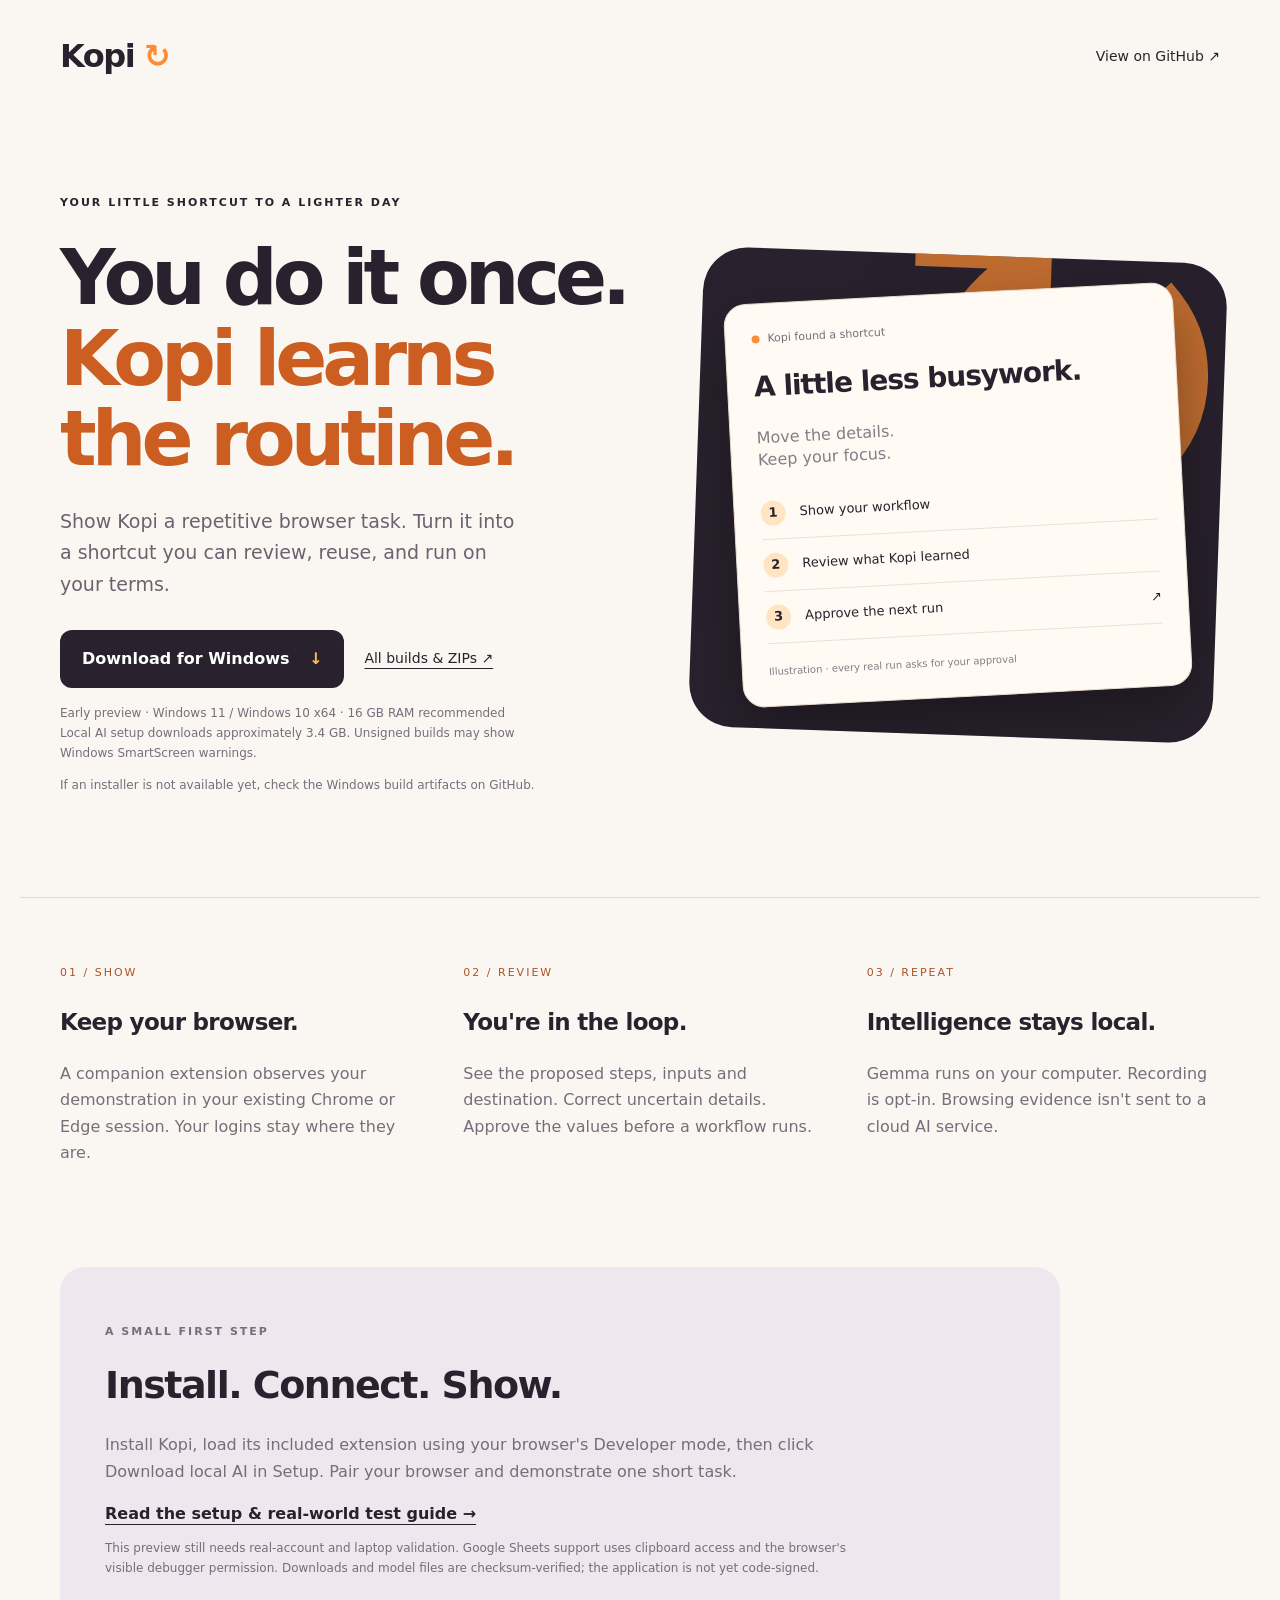
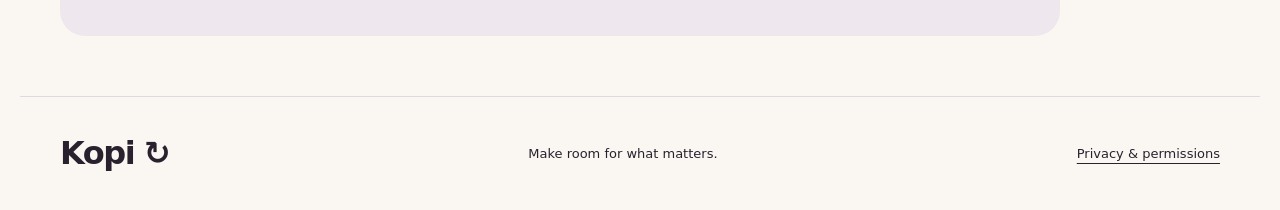
==== site/index.html @ beb09f66 "Implement Kopi local workflow discovery desktop app, browser companion and Windows delivery" ====
<!doctype html><html lang="en"><head><meta charset="utf-8"><meta name="viewport" content="width=device-width,initial-scale=1"><title>Kopi — Teach once. Do more.</title><meta name="description" content="Teach Kopi a browser task by showing it once. Local AI, your existing browser, and approval before every run."><link rel="stylesheet" href="style.css"></head><body><header><a class="brand" href="#">Kopi <span>↻</span></a><a href="https://github.com/MLouchini/Kopi">View on GitHub ↗</a></header><main><section class="hero"><div><p class="eyebrow">YOUR LITTLE SHORTCUT TO A LIGHTER DAY</p><h1>You do it once.<br><em>Kopi learns<br>the routine.</em></h1><p class="intro">Show Kopi a repetitive browser task. Turn it into a shortcut you can review, reuse, and run on your terms.</p><div class="buttons"><a class="button" href="https://github.com/MLouchini/Kopi/releases/latest/download/Kopi-Setup.exe">Download for Windows <span>↓</span></a><a class="secondary" href="https://github.com/MLouchini/Kopi/releases">All builds &amp; ZIPs ↗</a></div><p class="fine">Early preview · Windows 11 / Windows 10 x64 · 16 GB RAM recommended<br>Local AI setup downloads approximately 3.4 GB. Unsigned builds may show Windows SmartScreen warnings.</p><p id="availability" class="fine" aria-live="polite">If an installer is not available yet, check the Windows build artifacts on GitHub.</p></div><div class="demo" aria-label="Illustration of an approved workflow"><div class="orbit">↻</div><div class="mock"><div class="mock-top"><span class="dot"></span> Kopi found a shortcut</div><h2>A little less busywork.</h2><p>Move the details.<br>Keep your focus.</p><div class="step"><b>1</b> Show your workflow</div><div class="step"><b>2</b> Review what Kopi learned</div><div class="step"><b>3</b> Approve the next run <span>↗</span></div><small>Illustration · every real run asks for your approval</small></div></div></section><section class="features"><article><span>01 / SHOW</span><h2>Keep your browser.</h2><p>A companion extension observes your demonstration in your existing Chrome or Edge session. Your logins stay where they are.</p></article><article><span>02 / REVIEW</span><h2>You're in the loop.</h2><p>See the proposed steps, inputs and destination. Correct uncertain details. Approve the values before a workflow runs.</p></article><article><span>03 / REPEAT</span><h2>Intelligence stays local.</h2><p>Gemma runs on your computer. Recording is opt-in. Browsing evidence isn't sent to a cloud AI service.</p></article></section><section class="setup"><p class="eyebrow">A SMALL FIRST STEP</p><h2>Install. Connect. Show.</h2><p>Install Kopi, load its included extension using your browser's Developer mode, then click Download local AI in Setup. Pair your browser and demonstrate one short task.</p><a href="https://github.com/MLouchini/Kopi/blob/main/docs/first-run.md">Read the setup &amp; real-world test guide →</a><p class="fine">This preview still needs real-account and laptop validation. Google Sheets support uses clipboard access and the browser's visible debugger permission. Downloads and model files are checksum-verified; the application is not yet code-signed.</p></section></main><footer><a class="brand" href="#">Kopi ↻</a><p>Make room for what matters.</p><a href="https://github.com/MLouchini/Kopi/blob/main/docs/privacy.md">Privacy &amp; permissions</a></footer></body></html>
---- site/style.css ----
:root{--ink:#29222e;--paper:#faf7f2;--orange:#ff8c32;--gold:#ffbd55}*{box-sizing:border-box}html{scroll-behavior:smooth}body{margin:0;background:var(--paper);color:var(--ink);font:16px/1.65 system-ui,-apple-system,'Segoe UI',sans-serif}a{color:inherit;text-underline-offset:5px}header,footer{max-width:1240px;margin:auto;padding:30px 40px;display:flex;justify-content:space-between;align-items:center}header>a:last-child{text-decoration:none;font-size:14px}.brand{font-size:32px;font-weight:850;text-decoration:none;letter-spacing:-1.5px}.brand span{color:var(--orange)}main{max-width:1240px;margin:auto}.hero{display:grid;grid-template-columns:1.1fr 1fr;gap:60px;padding:70px 40px 90px;align-items:center}.eyebrow{font-size:11px;letter-spacing:2px;font-weight:750}h1{font-size:clamp(48px,6vw,82px);line-height:1.05;letter-spacing:-5px;font-weight:750;margin:26px 0}h1 em{font-style:normal;color:#cb5e20}.intro{font-size:19px;max-width:460px;color:#6d6170}.buttons{display:flex;flex-wrap:wrap;align-items:center;gap:20px;margin:30px 0 16px}.button{background:var(--ink);color:white;padding:16px 22px;border-radius:12px;text-decoration:none;font-weight:650}.button span{color:var(--gold);margin-left:14px}.button:hover{background:#48334c}.secondary{font-size:14px}.fine{font-size:12px;color:#796c7b;max-width:510px}.demo{position:relative;min-height:480px;background:var(--ink);border-radius:44px;display:grid;place-items:center;overflow:hidden;transform:rotate(2deg)}.orbit{font-size:450px;line-height:1;position:absolute;color:var(--orange);opacity:.7;top:-100px;right:-30px}.mock{position:relative;transform:rotate(-5deg);width:86%;padding:26px;background:#fffaf3;border:1px solid #eadccf;border-radius:22px;box-shadow:0 25px 60px #0005}.mock-top{font-size:11px;color:#7c6b78;display:flex;align-items:center;gap:8px}.dot{width:8px;height:8px;background:var(--orange);border-radius:50%}.mock h2{font-size:28px;line-height:1.15;letter-spacing:-1px}.mock>p{color:#897b87;line-height:1.4}.step{padding:13px 0;border-bottom:1px solid #e9e0da;font-size:13px;display:flex;gap:14px;align-items:center}.step b{border-radius:50%;background:#ffe5c3;display:grid;place-items:center;width:25px;height:25px}.step span{margin-left:auto}.mock small{display:block;font-size:10px;margin-top:20px;color:#897b87}.features{border-top:1px solid #e2d9e0;display:grid;grid-template-columns:repeat(3,1fr);gap:50px;padding:60px 40px}.features span{font-size:11px;letter-spacing:2px;color:#ad5429}.features h2{font-size:23px;letter-spacing:-.7px}.features p,.setup>p{color:#796c7b}.setup{margin:25px 40px 60px;border-radius:25px;background:#eee7ed;padding:45px;max-width:1000px}.setup h2{font-size:38px;letter-spacing:-1.5px;margin:12px 0}.setup>p{max-width:750px}.setup a{font-weight:650}footer{border-top:1px solid #e2d9e0;font-size:13px}a:focus-visible{outline:3px solid var(--orange);outline-offset:6px}@media(max-width:850px){.hero{grid-template-columns:1fr;padding:30px 24px;gap:30px}h1{letter-spacing:-3px}.demo{min-height:420px;max-width:500px}.features{grid-template-columns:1fr;padding:40px 24px;gap:15px}.setup{margin:20px;padding:28px}header,footer{padding:24px;gap:20px}footer{flex-wrap:wrap}footer p{display:none}}@media(prefers-reduced-motion:reduce){html{scroll-behavior:auto}}
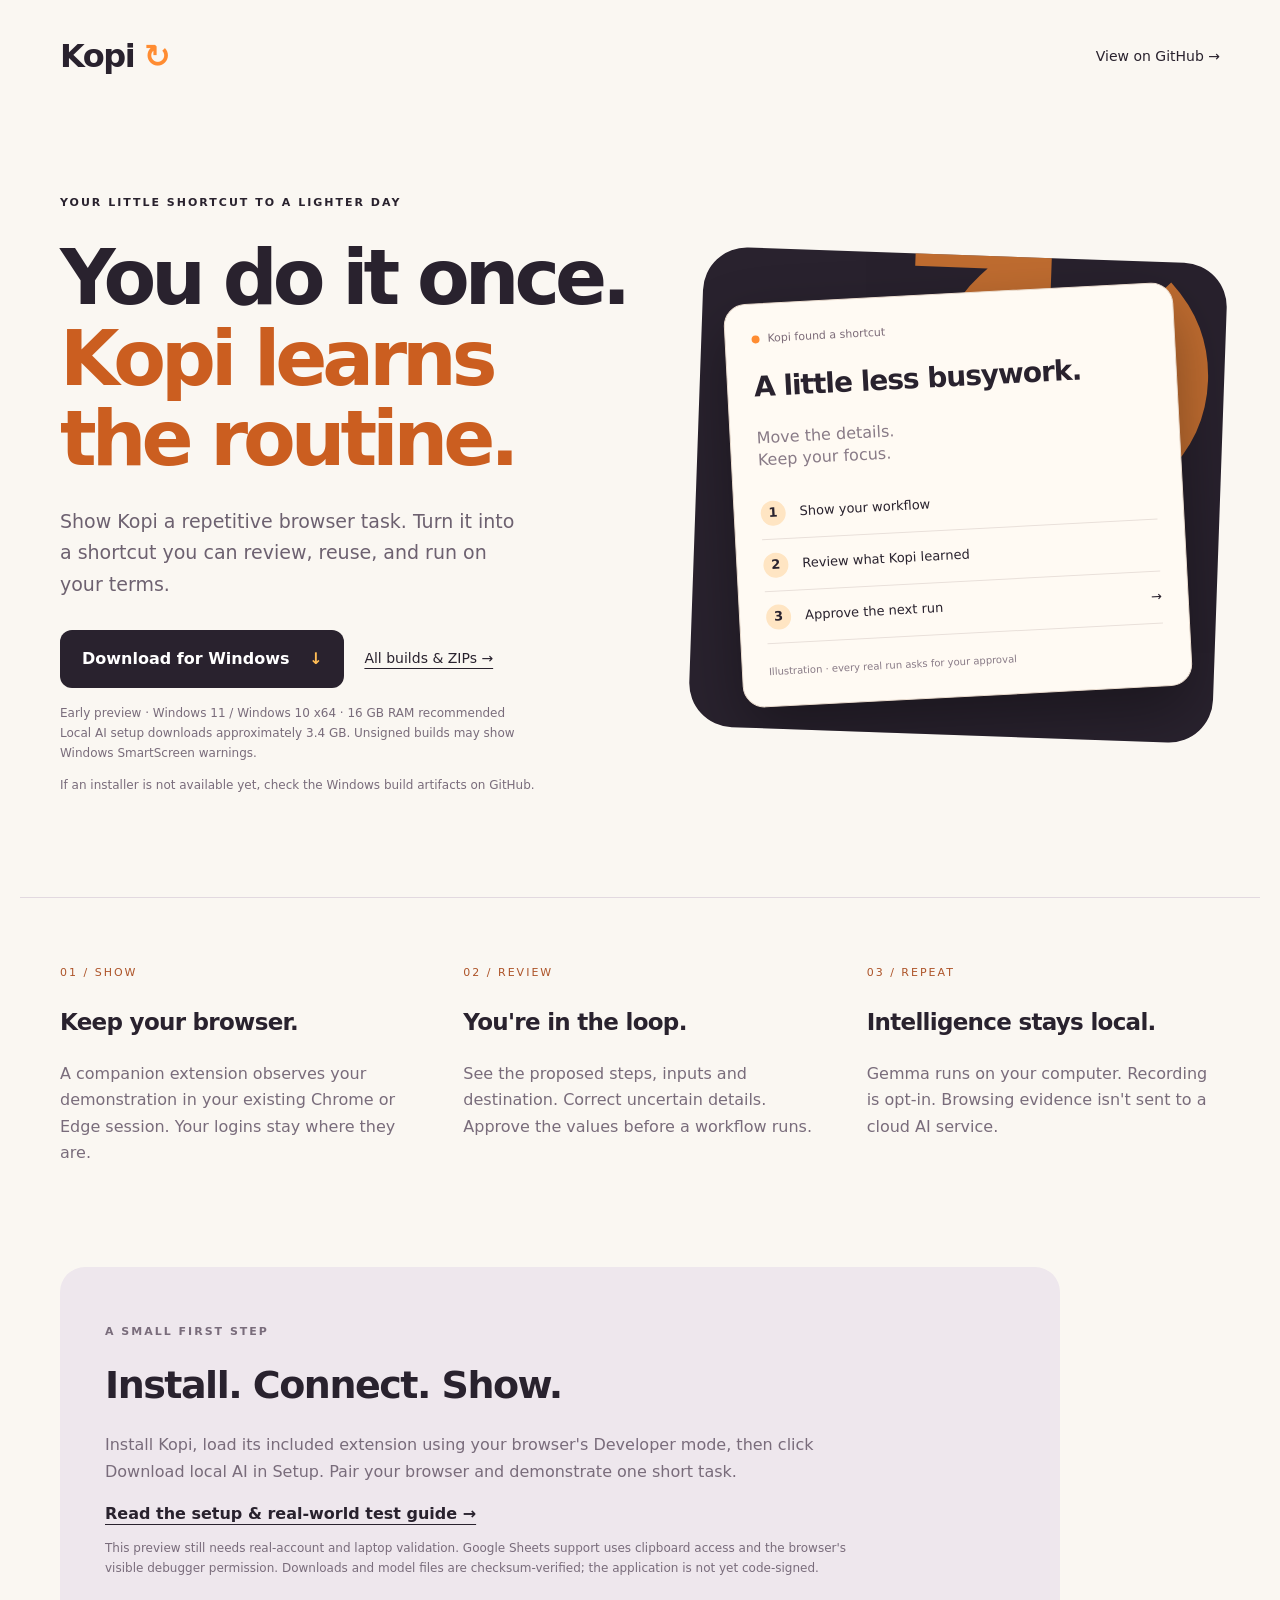
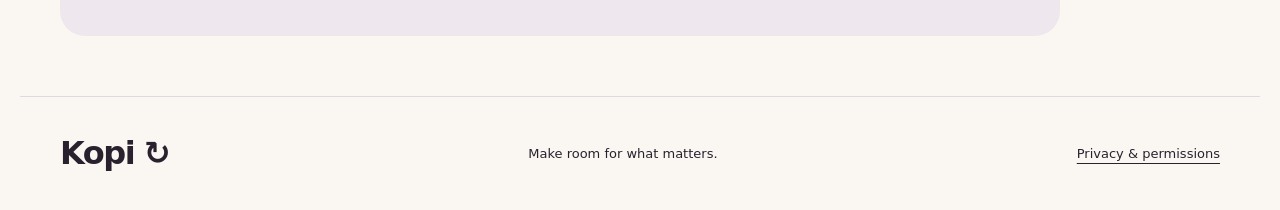
==== commit 55bf6e7a: "Constrain Gemma discovery using observed adapters and validate unseen source extraction" ====
--- a/site/index.html
+++ b/site/index.html
@@ -1 +1 @@
-<!doctype html><html lang="en"><head><meta charset="utf-8"><meta name="viewport" content="width=device-width,initial-scale=1"><title>Kopi — Teach once. Do more.</title><meta name="description" content="Teach Kopi a browser task by showing it once. Local AI, your existing browser, and approval before every run."><link rel="stylesheet" href="style.css"></head><body><header><a class="brand" href="#">Kopi <span>↻</span></a><a href="https://github.com/MLouchini/Kopi">View on GitHub ↗</a></header><main><section class="hero"><div><p class="eyebrow">YOUR LITTLE SHORTCUT TO A LIGHTER DAY</p><h1>You do it once.<br><em>Kopi learns<br>the routine.</em></h1><p class="intro">Show Kopi a repetitive browser task. Turn it into a shortcut you can review, reuse, and run on your terms.</p><div class="buttons"><a class="button" href="https://github.com/MLouchini/Kopi/releases/latest/download/Kopi-Setup.exe">Download for Windows <span>↓</span></a><a class="secondary" href="https://github.com/MLouchini/Kopi/releases">All builds &amp; ZIPs ↗</a></div><p class="fine">Early preview · Windows 11 / Windows 10 x64 · 16 GB RAM recommended<br>Local AI setup downloads approximately 3.4 GB. Unsigned builds may show Windows SmartScreen warnings.</p><p id="availability" class="fine" aria-live="polite">If an installer is not available yet, check the Windows build artifacts on GitHub.</p></div><div class="demo" aria-label="Illustration of an approved workflow"><div class="orbit">↻</div><div class="mock"><div class="mock-top"><span class="dot"></span> Kopi found a shortcut</div><h2>A little less busywork.</h2><p>Move the details.<br>Keep your focus.</p><div class="step"><b>1</b> Show your workflow</div><div class="step"><b>2</b> Review what Kopi learned</div><div class="step"><b>3</b> Approve the next run <span>↗</span></div><small>Illustration · every real run asks for your approval</small></div></div></section><section class="features"><article><span>01 / SHOW</span><h2>Keep your browser.</h2><p>A companion extension observes your demonstration in your existing Chrome or Edge session. Your logins stay where they are.</p></article><article><span>02 / REVIEW</span><h2>You're in the loop.</h2><p>See the proposed steps, inputs and destination. Correct uncertain details. Approve the values before a workflow runs.</p></article><article><span>03 / REPEAT</span><h2>Intelligence stays local.</h2><p>Gemma runs on your computer. Recording is opt-in. Browsing evidence isn't sent to a cloud AI service.</p></article></section><section class="setup"><p class="eyebrow">A SMALL FIRST STEP</p><h2>Install. Connect. Show.</h2><p>Install Kopi, load its included extension using your browser's Developer mode, then click Download local AI in Setup. Pair your browser and demonstrate one short task.</p><a href="https://github.com/MLouchini/Kopi/blob/main/docs/first-run.md">Read the setup &amp; real-world test guide →</a><p class="fine">This preview still needs real-account and laptop validation. Google Sheets support uses clipboard access and the browser's visible debugger permission. Downloads and model files are checksum-verified; the application is not yet code-signed.</p></section></main><footer><a class="brand" href="#">Kopi ↻</a><p>Make room for what matters.</p><a href="https://github.com/MLouchini/Kopi/blob/main/docs/privacy.md">Privacy &amp; permissions</a></footer></body></html>
+<!doctype html><html lang="en"><head><meta charset="utf-8"><meta name="viewport" content="width=device-width,initial-scale=1"><title>Kopi — Teach once. Do more.</title><meta name="description" content="Teach Kopi a browser task by showing it once. Local AI, your existing browser, and approval before every run."><link rel="stylesheet" href="style.css"></head><body><header><a class="brand" href="#">Kopi <span>↻</span></a><a href="https://github.com/MLouchini/Kopi">View on GitHub →</a></header><main><section class="hero"><div><p class="eyebrow">YOUR LITTLE SHORTCUT TO A LIGHTER DAY</p><h1>You do it once.<br><em>Kopi learns<br>the routine.</em></h1><p class="intro">Show Kopi a repetitive browser task. Turn it into a shortcut you can review, reuse, and run on your terms.</p><div class="buttons"><a class="button" href="https://github.com/MLouchini/Kopi/releases/latest/download/Kopi-Setup.exe">Download for Windows <span>↓</span></a><a class="secondary" href="https://github.com/MLouchini/Kopi/releases">All builds &amp; ZIPs →</a></div><p class="fine">Early preview · Windows 11 / Windows 10 x64 · 16 GB RAM recommended<br>Local AI setup downloads approximately 3.4 GB. Unsigned builds may show Windows SmartScreen warnings.</p><p id="availability" class="fine" aria-live="polite">If an installer is not available yet, check the Windows build artifacts on GitHub.</p></div><div class="demo" aria-label="Illustration of an approved workflow"><div class="orbit">↻</div><div class="mock"><div class="mock-top"><span class="dot"></span> Kopi found a shortcut</div><h2>A little less busywork.</h2><p>Move the details.<br>Keep your focus.</p><div class="step"><b>1</b> Show your workflow</div><div class="step"><b>2</b> Review what Kopi learned</div><div class="step"><b>3</b> Approve the next run <span>→</span></div><small>Illustration · every real run asks for your approval</small></div></div></section><section class="features"><article><span>01 / SHOW</span><h2>Keep your browser.</h2><p>A companion extension observes your demonstration in your existing Chrome or Edge session. Your logins stay where they are.</p></article><article><span>02 / REVIEW</span><h2>You're in the loop.</h2><p>See the proposed steps, inputs and destination. Correct uncertain details. Approve the values before a workflow runs.</p></article><article><span>03 / REPEAT</span><h2>Intelligence stays local.</h2><p>Gemma runs on your computer. Recording is opt-in. Browsing evidence isn't sent to a cloud AI service.</p></article></section><section class="setup"><p class="eyebrow">A SMALL FIRST STEP</p><h2>Install. Connect. Show.</h2><p>Install Kopi, load its included extension using your browser's Developer mode, then click Download local AI in Setup. Pair your browser and demonstrate one short task.</p><a href="https://github.com/MLouchini/Kopi/blob/main/docs/first-run.md">Read the setup &amp; real-world test guide →</a><p class="fine">This preview still needs real-account and laptop validation. Google Sheets support uses clipboard access and the browser's visible debugger permission. Downloads and model files are checksum-verified; the application is not yet code-signed.</p></section></main><footer><a class="brand" href="#">Kopi ↻</a><p>Make room for what matters.</p><a href="https://github.com/MLouchini/Kopi/blob/main/docs/privacy.md">Privacy &amp; permissions</a></footer></body></html>
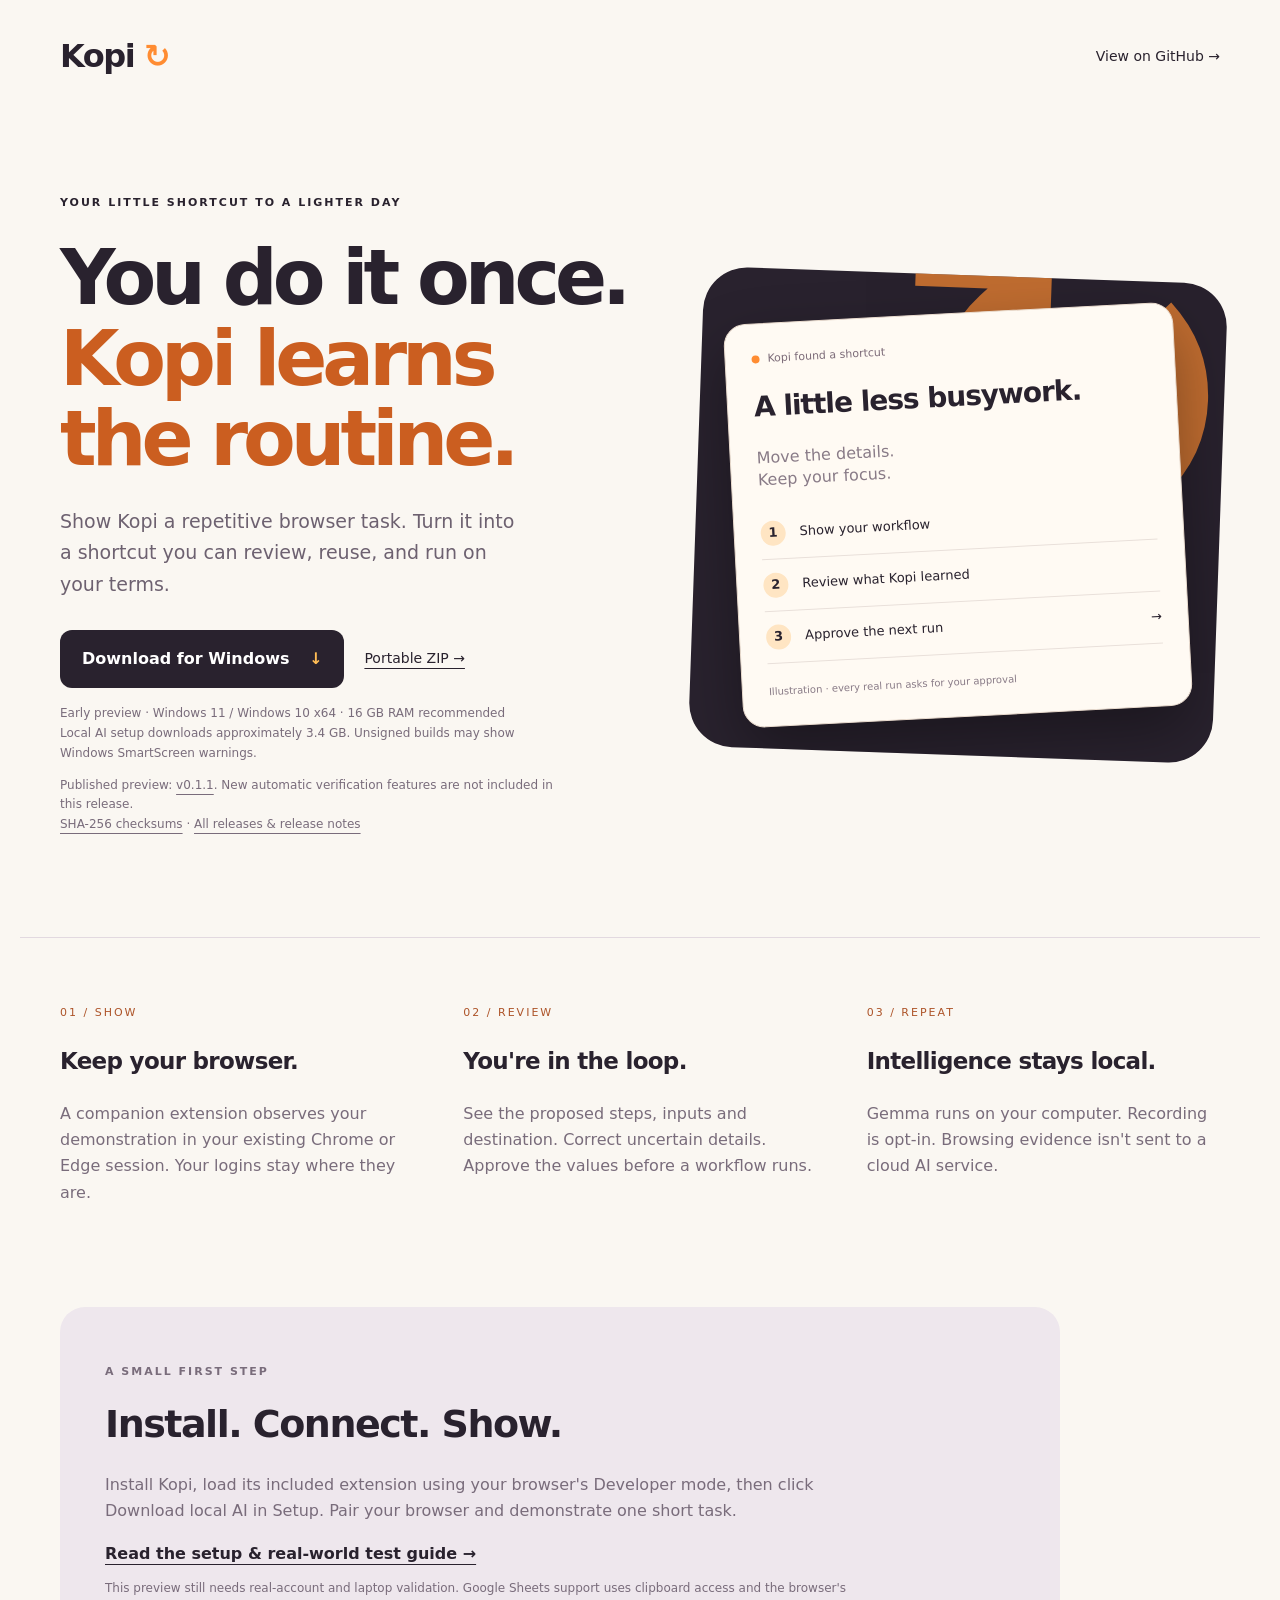
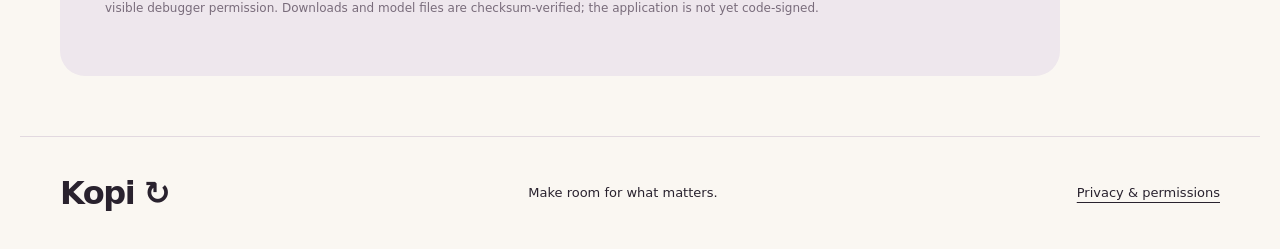
==== commit 66816815: "Expose verified public downloads and clarify preview release" ====
--- a/site/index.html
+++ b/site/index.html
@@ -1 +1 @@
-<!doctype html><html lang="en"><head><meta charset="utf-8"><meta name="viewport" content="width=device-width,initial-scale=1"><title>Kopi — Teach once. Do more.</title><meta name="description" content="Teach Kopi a browser task by showing it once. Local AI, your existing browser, and approval before every run."><link rel="stylesheet" href="style.css"></head><body><header><a class="brand" href="#">Kopi <span>↻</span></a><a href="https://github.com/MLouchini/Kopi">View on GitHub →</a></header><main><section class="hero"><div><p class="eyebrow">YOUR LITTLE SHORTCUT TO A LIGHTER DAY</p><h1>You do it once.<br><em>Kopi learns<br>the routine.</em></h1><p class="intro">Show Kopi a repetitive browser task. Turn it into a shortcut you can review, reuse, and run on your terms.</p><div class="buttons"><a class="button" href="https://github.com/MLouchini/Kopi/releases/latest/download/Kopi-Setup.exe">Download for Windows <span>↓</span></a><a class="secondary" href="https://github.com/MLouchini/Kopi/releases">All builds &amp; ZIPs →</a></div><p class="fine">Early preview · Windows 11 / Windows 10 x64 · 16 GB RAM recommended<br>Local AI setup downloads approximately 3.4 GB. Unsigned builds may show Windows SmartScreen warnings.</p><p id="availability" class="fine" aria-live="polite">If an installer is not available yet, check the Windows build artifacts on GitHub.</p></div><div class="demo" aria-label="Illustration of an approved workflow"><div class="orbit">↻</div><div class="mock"><div class="mock-top"><span class="dot"></span> Kopi found a shortcut</div><h2>A little less busywork.</h2><p>Move the details.<br>Keep your focus.</p><div class="step"><b>1</b> Show your workflow</div><div class="step"><b>2</b> Review what Kopi learned</div><div class="step"><b>3</b> Approve the next run <span>→</span></div><small>Illustration · every real run asks for your approval</small></div></div></section><section class="features"><article><span>01 / SHOW</span><h2>Keep your browser.</h2><p>A companion extension observes your demonstration in your existing Chrome or Edge session. Your logins stay where they are.</p></article><article><span>02 / REVIEW</span><h2>You're in the loop.</h2><p>See the proposed steps, inputs and destination. Correct uncertain details. Approve the values before a workflow runs.</p></article><article><span>03 / REPEAT</span><h2>Intelligence stays local.</h2><p>Gemma runs on your computer. Recording is opt-in. Browsing evidence isn't sent to a cloud AI service.</p></article></section><section class="setup"><p class="eyebrow">A SMALL FIRST STEP</p><h2>Install. Connect. Show.</h2><p>Install Kopi, load its included extension using your browser's Developer mode, then click Download local AI in Setup. Pair your browser and demonstrate one short task.</p><a href="https://github.com/MLouchini/Kopi/blob/main/docs/first-run.md">Read the setup &amp; real-world test guide →</a><p class="fine">This preview still needs real-account and laptop validation. Google Sheets support uses clipboard access and the browser's visible debugger permission. Downloads and model files are checksum-verified; the application is not yet code-signed.</p></section></main><footer><a class="brand" href="#">Kopi ↻</a><p>Make room for what matters.</p><a href="https://github.com/MLouchini/Kopi/blob/main/docs/privacy.md">Privacy &amp; permissions</a></footer></body></html>
+<!doctype html><html lang="en"><head><meta charset="utf-8"><meta name="viewport" content="width=device-width,initial-scale=1"><title>Kopi — Teach once. Do more.</title><meta name="description" content="Teach Kopi a browser task by showing it once. Local AI, your existing browser, and approval before every run."><link rel="stylesheet" href="style.css"></head><body><header><a class="brand" href="#">Kopi <span>↻</span></a><a href="https://github.com/MLouchini/Kopi">View on GitHub →</a></header><main><section class="hero"><div><p class="eyebrow">YOUR LITTLE SHORTCUT TO A LIGHTER DAY</p><h1>You do it once.<br><em>Kopi learns<br>the routine.</em></h1><p class="intro">Show Kopi a repetitive browser task. Turn it into a shortcut you can review, reuse, and run on your terms.</p><div class="buttons"><a class="button" href="https://github.com/MLouchini/Kopi/releases/latest/download/Kopi-Setup.exe">Download for Windows <span>↓</span></a><a class="secondary" href="https://github.com/MLouchini/Kopi/releases/latest/download/Kopi-win-x64.zip">Portable ZIP →</a></div><p class="fine">Early preview · Windows 11 / Windows 10 x64 · 16 GB RAM recommended<br>Local AI setup downloads approximately 3.4 GB. Unsigned builds may show Windows SmartScreen warnings.</p><p id="availability" class="fine">Published preview: <a href="https://github.com/MLouchini/Kopi/releases/tag/v0.1.1">v0.1.1</a>. New automatic verification features are not included in this release.<br><a href="https://github.com/MLouchini/Kopi/releases/latest/download/SHA256SUMS.txt">SHA-256 checksums</a> · <a href="https://github.com/MLouchini/Kopi/releases">All releases &amp; release notes</a></p></div><div class="demo" aria-label="Illustration of an approved workflow"><div class="orbit">↻</div><div class="mock"><div class="mock-top"><span class="dot"></span> Kopi found a shortcut</div><h2>A little less busywork.</h2><p>Move the details.<br>Keep your focus.</p><div class="step"><b>1</b> Show your workflow</div><div class="step"><b>2</b> Review what Kopi learned</div><div class="step"><b>3</b> Approve the next run <span>→</span></div><small>Illustration · every real run asks for your approval</small></div></div></section><section class="features"><article><span>01 / SHOW</span><h2>Keep your browser.</h2><p>A companion extension observes your demonstration in your existing Chrome or Edge session. Your logins stay where they are.</p></article><article><span>02 / REVIEW</span><h2>You're in the loop.</h2><p>See the proposed steps, inputs and destination. Correct uncertain details. Approve the values before a workflow runs.</p></article><article><span>03 / REPEAT</span><h2>Intelligence stays local.</h2><p>Gemma runs on your computer. Recording is opt-in. Browsing evidence isn't sent to a cloud AI service.</p></article></section><section class="setup"><p class="eyebrow">A SMALL FIRST STEP</p><h2>Install. Connect. Show.</h2><p>Install Kopi, load its included extension using your browser's Developer mode, then click Download local AI in Setup. Pair your browser and demonstrate one short task.</p><a href="https://github.com/MLouchini/Kopi/blob/main/docs/first-run.md">Read the setup &amp; real-world test guide →</a><p class="fine">This preview still needs real-account and laptop validation. Google Sheets support uses clipboard access and the browser's visible debugger permission. Downloads and model files are checksum-verified; the application is not yet code-signed.</p></section></main><footer><a class="brand" href="#">Kopi ↻</a><p>Make room for what matters.</p><a href="https://github.com/MLouchini/Kopi/blob/main/docs/privacy.md">Privacy &amp; permissions</a></footer></body></html>
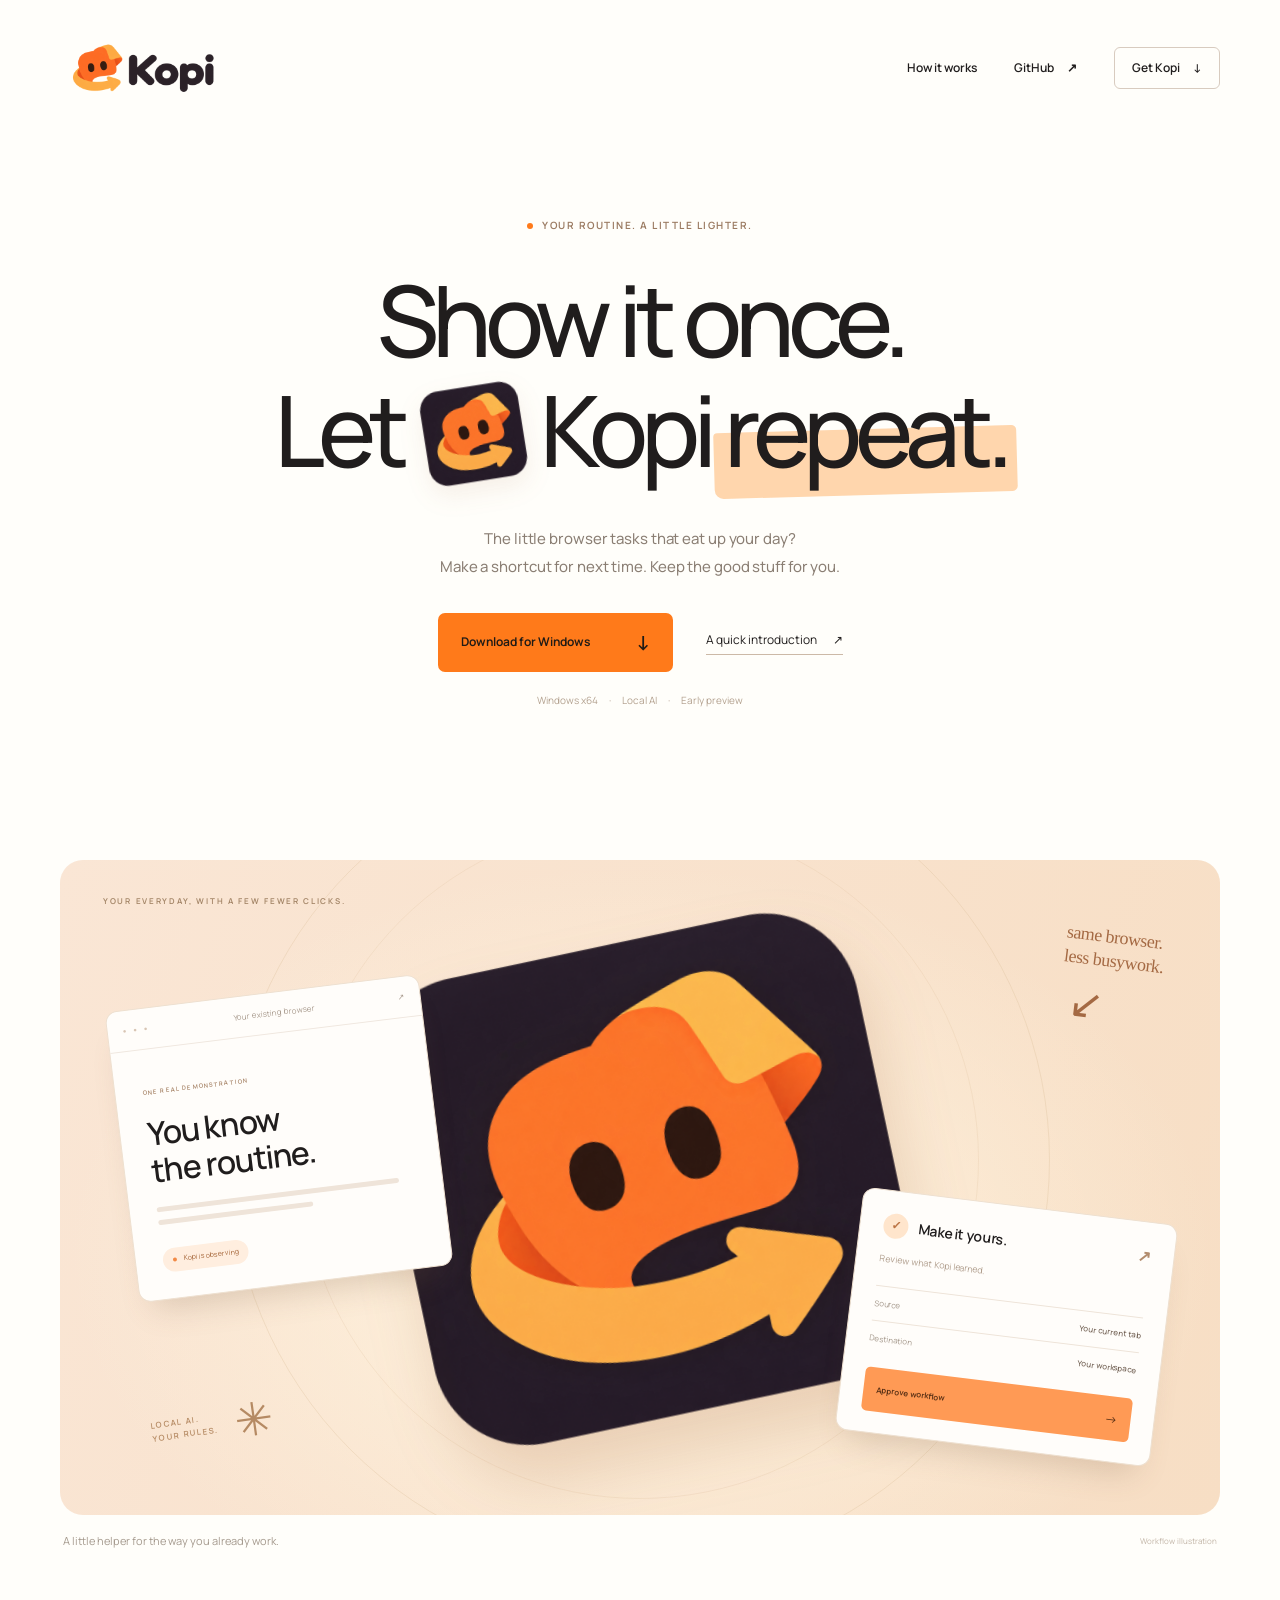
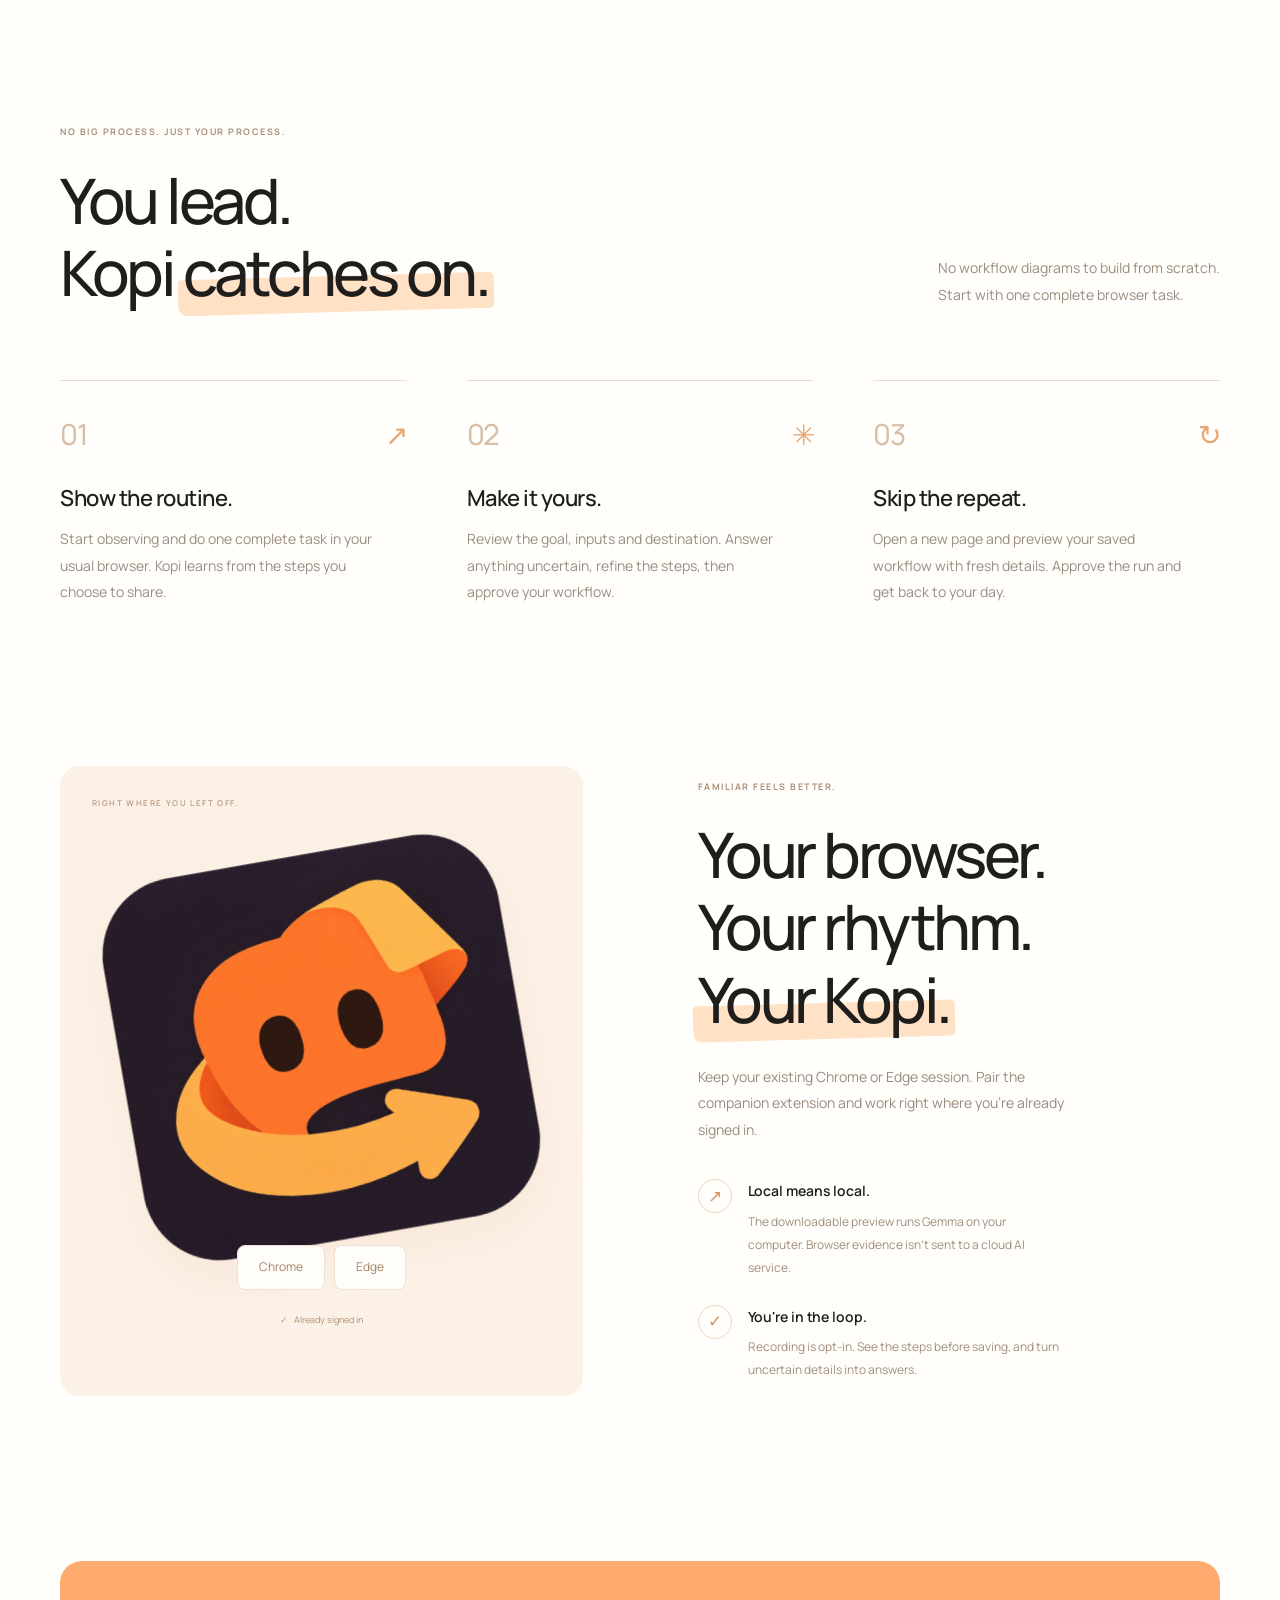
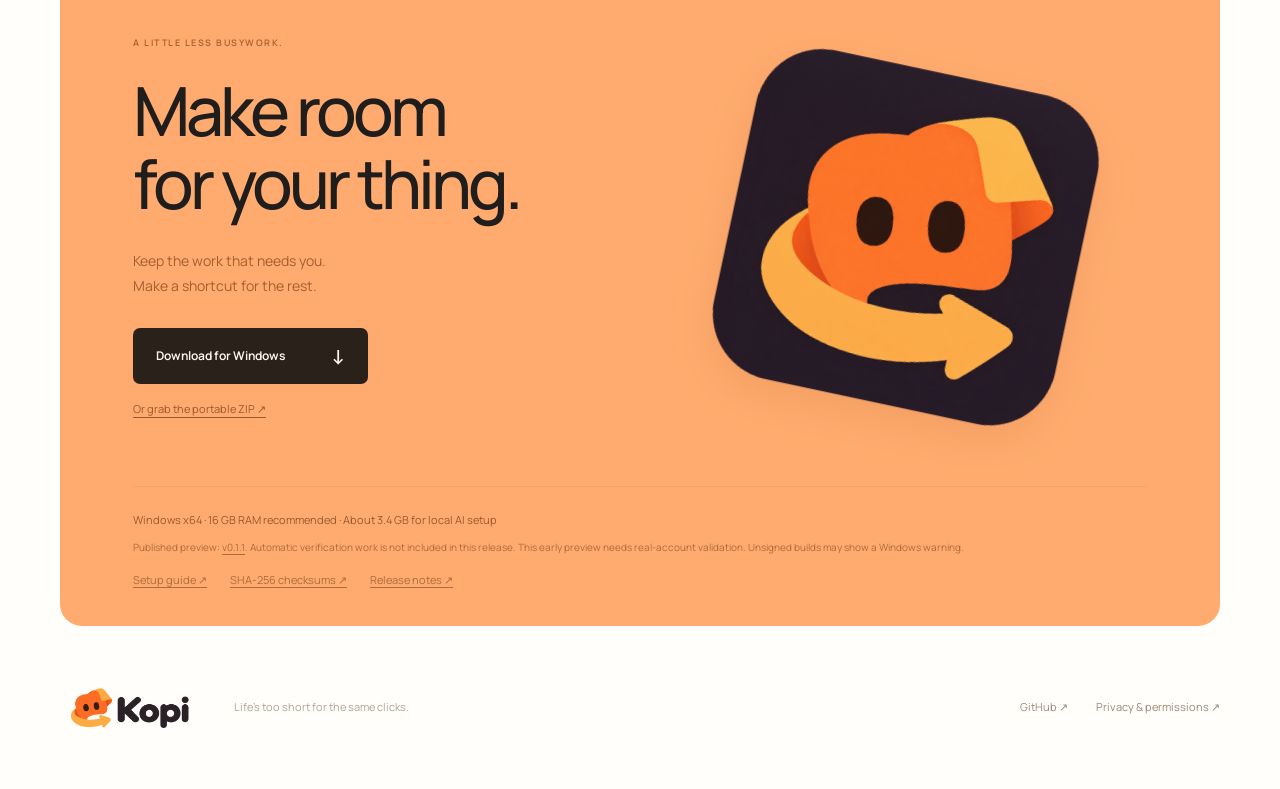
==== commit d7901df6: "Apply orange brand, simplify desktop UX and add hackathon demo" ====
--- a/site/index.html
+++ b/site/index.html
@@ -1 +1,32 @@
-<!doctype html><html lang="en"><head><meta charset="utf-8"><meta name="viewport" content="width=device-width,initial-scale=1"><title>Kopi — Teach once. Do more.</title><meta name="description" content="Teach Kopi a browser task by showing it once. Local AI, your existing browser, and approval before every run."><link rel="stylesheet" href="style.css"></head><body><header><a class="brand" href="#">Kopi <span>↻</span></a><a href="https://github.com/MLouchini/Kopi">View on GitHub →</a></header><main><section class="hero"><div><p class="eyebrow">YOUR LITTLE SHORTCUT TO A LIGHTER DAY</p><h1>You do it once.<br><em>Kopi learns<br>the routine.</em></h1><p class="intro">Show Kopi a repetitive browser task. Turn it into a shortcut you can review, reuse, and run on your terms.</p><div class="buttons"><a class="button" href="https://github.com/MLouchini/Kopi/releases/latest/download/Kopi-Setup.exe">Download for Windows <span>↓</span></a><a class="secondary" href="https://github.com/MLouchini/Kopi/releases/latest/download/Kopi-win-x64.zip">Portable ZIP →</a></div><p class="fine">Early preview · Windows 11 / Windows 10 x64 · 16 GB RAM recommended<br>Local AI setup downloads approximately 3.4 GB. Unsigned builds may show Windows SmartScreen warnings.</p><p id="availability" class="fine">Published preview: <a href="https://github.com/MLouchini/Kopi/releases/tag/v0.1.1">v0.1.1</a>. New automatic verification features are not included in this release.<br><a href="https://github.com/MLouchini/Kopi/releases/latest/download/SHA256SUMS.txt">SHA-256 checksums</a> · <a href="https://github.com/MLouchini/Kopi/releases">All releases &amp; release notes</a></p></div><div class="demo" aria-label="Illustration of an approved workflow"><div class="orbit">↻</div><div class="mock"><div class="mock-top"><span class="dot"></span> Kopi found a shortcut</div><h2>A little less busywork.</h2><p>Move the details.<br>Keep your focus.</p><div class="step"><b>1</b> Show your workflow</div><div class="step"><b>2</b> Review what Kopi learned</div><div class="step"><b>3</b> Approve the next run <span>→</span></div><small>Illustration · every real run asks for your approval</small></div></div></section><section class="features"><article><span>01 / SHOW</span><h2>Keep your browser.</h2><p>A companion extension observes your demonstration in your existing Chrome or Edge session. Your logins stay where they are.</p></article><article><span>02 / REVIEW</span><h2>You're in the loop.</h2><p>See the proposed steps, inputs and destination. Correct uncertain details. Approve the values before a workflow runs.</p></article><article><span>03 / REPEAT</span><h2>Intelligence stays local.</h2><p>Gemma runs on your computer. Recording is opt-in. Browsing evidence isn't sent to a cloud AI service.</p></article></section><section class="setup"><p class="eyebrow">A SMALL FIRST STEP</p><h2>Install. Connect. Show.</h2><p>Install Kopi, load its included extension using your browser's Developer mode, then click Download local AI in Setup. Pair your browser and demonstrate one short task.</p><a href="https://github.com/MLouchini/Kopi/blob/main/docs/first-run.md">Read the setup &amp; real-world test guide →</a><p class="fine">This preview still needs real-account and laptop validation. Google Sheets support uses clipboard access and the browser's visible debugger permission. Downloads and model files are checksum-verified; the application is not yet code-signed.</p></section></main><footer><a class="brand" href="#">Kopi ↻</a><p>Make room for what matters.</p><a href="https://github.com/MLouchini/Kopi/blob/main/docs/privacy.md">Privacy &amp; permissions</a></footer></body></html>
+<!doctype html>
+<html lang="en">
+<head>
+<meta charset="utf-8"><meta name="viewport" content="width=device-width, initial-scale=1"><meta name="theme-color" content="#FFFEFA">
+<meta name="description" content="Show Kopi a browser routine once. Make a reusable workflow with local AI, in the browser you're already signed into.">
+<title>Kopi — Show it once. Let Kopi repeat.</title>
+<link rel="icon" href="assets/kopi-logo.png"><link rel="preconnect" href="https://fonts.googleapis.com"><link rel="preconnect" href="https://fonts.gstatic.com" crossorigin><link href="https://fonts.googleapis.com/css2?family=Manrope:wght@400;500;600;700;800&display=swap" rel="stylesheet"><link rel="stylesheet" href="style.css">
+</head>
+<body>
+<a class="skip-link" href="#main">Skip to content</a>
+<header class="site-header wrap"><a class="wordmark" href="#" aria-label="Kopi home"><img src="assets/kopi-wordmark.png" alt="Kopi" width="166" height="62"></a><nav aria-label="Main navigation"><a href="#how-it-works">How it works</a><a href="https://github.com/MLouchini/Kopi">GitHub <span aria-hidden="true">↗</span></a><a class="nav-download" href="#download">Get Kopi <span aria-hidden="true">↓</span></a></nav></header>
+<main id="main">
+<section class="hero wrap" aria-labelledby="hero-title">
+<div class="hero-eyebrow"><span></span> YOUR ROUTINE. A LITTLE LIGHTER.</div>
+<h1 id="hero-title">Show it once.<br>Let <img class="inline-logo" src="assets/kopi-logo.png" alt="" width="116" height="116"> Kopi <mark>repeat.</mark></h1>
+<p class="hero-intro">The little browser tasks that eat up your day?<br>Make a shortcut for next time. Keep the good stuff for you.</p>
+<div class="hero-actions"><a class="button button-orange" href="https://github.com/MLouchini/Kopi/releases/latest/download/Kopi-Setup.exe">Download for Windows <span aria-hidden="true">↓</span></a><a class="quiet-link" href="#how-it-works">A quick introduction <span aria-hidden="true">↗</span></a></div>
+<p class="hero-footnote">Windows x64 <span>·</span> Local AI <span>·</span> Early preview</p>
+</section>
+<section class="scene-section wrap" aria-label="Illustration of a browser routine becoming a reusable workflow">
+<div class="scene"><p class="scene-label">YOUR EVERYDAY, WITH A FEW FEWER CLICKS.</p><div class="scene-orbit" aria-hidden="true"></div><img class="scene-logo" src="assets/kopi-logo.png" alt="" width="600" height="600"><div class="scene-note" aria-hidden="true">same browser.<br>less busywork.<span>↙</span></div>
+<div class="paper source-paper" aria-hidden="true"><div class="paper-top"><span class="paper-dots">● ● ●</span><span>Your existing browser</span><span>↗</span></div><div class="paper-body"><span class="paper-label">ONE REAL DEMONSTRATION</span><h2>You know<br>the routine.</h2><div class="source-line"></div><div class="source-line short"></div><span class="recording-pill"><i></i> Kopi is observing</span></div></div>
+<div class="paper workflow-paper" aria-hidden="true"><div class="workflow-heading"><span class="small-check">✓</span><span>Make it yours.</span><span>↗</span></div><p>Review what Kopi learned.</p><div class="workflow-row"><span>Source</span><b>Your current tab</b></div><div class="workflow-row"><span>Destination</span><b>Your workspace</b></div><span class="mock-approve">Approve workflow <b>→</b></span></div>
+<div class="scene-stamp" aria-hidden="true">LOCAL AI.<br>YOUR RULES.<span>✳</span></div></div><p class="scene-caption">A little helper for the way you already work.<span>Workflow illustration</span></p>
+</section>
+<section class="how-section wrap" id="how-it-works" aria-labelledby="how-title"><div class="section-heading"><p class="eyebrow">NO BIG PROCESS. JUST YOUR PROCESS.</p><h2 id="how-title">You lead.<br>Kopi <mark>catches on.</mark></h2><p>No workflow diagrams to build from scratch.<br>Start with one complete browser task.</p></div><div class="steps"><article><span class="step-number">01<span>↗</span></span><h3>Show the routine.</h3><p>Start observing and do one complete task in your usual browser. Kopi learns from the steps you choose to share.</p></article><article><span class="step-number">02<span>✳</span></span><h3>Make it yours.</h3><p>Review the goal, inputs and destination. Answer anything uncertain, refine the steps, then approve your workflow.</p></article><article><span class="step-number">03<span>↻</span></span><h3>Skip the repeat.</h3><p>Open a new page and preview your saved workflow with fresh details. Approve the run and get back to your day.</p></article></div></section>
+<section class="browser-section wrap" aria-labelledby="browser-title"><div class="browser-art" aria-hidden="true"><span class="browser-art-label">RIGHT WHERE YOU LEFT OFF.</span><img src="assets/kopi-logo.png" alt="" width="460" height="460" loading="lazy"><div class="browser-tabs"><span>Chrome</span><span>Edge</span><b>✓ &nbsp; Already signed in</b></div></div><div class="browser-copy"><p class="eyebrow">FAMILIAR FEELS BETTER.</p><h2 id="browser-title">Your browser.<br>Your rhythm.<br><mark>Your Kopi.</mark></h2><p>Keep your existing Chrome or Edge session. Pair the companion extension and work right where you're already signed in.</p><div class="promise"><span>↗</span><div><h3>Local means local.</h3><p>The downloadable preview runs Gemma on your computer. Browser evidence isn't sent to a cloud AI service.</p></div></div><div class="promise"><span>✓</span><div><h3>You're in the loop.</h3><p>Recording is opt-in. See the steps before saving, and turn uncertain details into answers.</p></div></div></div></section>
+<section class="download-section wrap" id="download" aria-labelledby="download-title"><div class="download-panel"><div><p class="eyebrow">A LITTLE LESS BUSYWORK.</p><h2 id="download-title">Make room<br>for your thing.</h2><p>Keep the work that needs you.<br>Make a shortcut for the rest.</p><a class="button button-dark" href="https://github.com/MLouchini/Kopi/releases/latest/download/Kopi-Setup.exe">Download for Windows <span aria-hidden="true">↓</span></a><a class="portable-link" href="https://github.com/MLouchini/Kopi/releases/latest/download/Kopi-win-x64.zip">Or grab the portable ZIP ↗</a></div><img src="assets/kopi-logo.png" alt="" width="400" height="400" loading="lazy"><div class="download-details"><p>Windows x64 · 16 GB RAM recommended · About 3.4 GB for local AI setup</p><p id="availability">Published preview: <a href="https://github.com/MLouchini/Kopi/releases/tag/v0.1.1">v0.1.1</a>. Automatic verification work is not included in this release. This early preview needs real-account validation. Unsigned builds may show a Windows warning.</p><div><a href="https://github.com/MLouchini/Kopi/blob/main/docs/first-run.md">Setup guide ↗</a><a href="https://github.com/MLouchini/Kopi/releases/latest/download/SHA256SUMS.txt">SHA-256 checksums ↗</a><a href="https://github.com/MLouchini/Kopi/releases">Release notes ↗</a></div></div></div></section>
+</main>
+<footer class="site-footer wrap"><a class="wordmark" href="#" aria-label="Kopi home"><img src="assets/kopi-wordmark.png" alt="Kopi" width="139" height="52" loading="lazy"></a><p>Life's too short for the same clicks.</p><div><a href="https://github.com/MLouchini/Kopi">GitHub ↗</a><a href="https://github.com/MLouchini/Kopi/blob/main/docs/privacy.md">Privacy &amp; permissions ↗</a></div></footer>
+</body>
+</html>
--- a/site/style.css
+++ b/site/style.css
@@ -1 +1,11 @@
-:root{--ink:#29222e;--paper:#faf7f2;--orange:#ff8c32;--gold:#ffbd55}*{box-sizing:border-box}html{scroll-behavior:smooth}body{margin:0;background:var(--paper);color:var(--ink);font:16px/1.65 system-ui,-apple-system,'Segoe UI',sans-serif}a{color:inherit;text-underline-offset:5px}header,footer{max-width:1240px;margin:auto;padding:30px 40px;display:flex;justify-content:space-between;align-items:center}header>a:last-child{text-decoration:none;font-size:14px}.brand{font-size:32px;font-weight:850;text-decoration:none;letter-spacing:-1.5px}.brand span{color:var(--orange)}main{max-width:1240px;margin:auto}.hero{display:grid;grid-template-columns:1.1fr 1fr;gap:60px;padding:70px 40px 90px;align-items:center}.eyebrow{font-size:11px;letter-spacing:2px;font-weight:750}h1{font-size:clamp(48px,6vw,82px);line-height:1.05;letter-spacing:-5px;font-weight:750;margin:26px 0}h1 em{font-style:normal;color:#cb5e20}.intro{font-size:19px;max-width:460px;color:#6d6170}.buttons{display:flex;flex-wrap:wrap;align-items:center;gap:20px;margin:30px 0 16px}.button{background:var(--ink);color:white;padding:16px 22px;border-radius:12px;text-decoration:none;font-weight:650}.button span{color:var(--gold);margin-left:14px}.button:hover{background:#48334c}.secondary{font-size:14px}.fine{font-size:12px;color:#796c7b;max-width:510px}.demo{position:relative;min-height:480px;background:var(--ink);border-radius:44px;display:grid;place-items:center;overflow:hidden;transform:rotate(2deg)}.orbit{font-size:450px;line-height:1;position:absolute;color:var(--orange);opacity:.7;top:-100px;right:-30px}.mock{position:relative;transform:rotate(-5deg);width:86%;padding:26px;background:#fffaf3;border:1px solid #eadccf;border-radius:22px;box-shadow:0 25px 60px #0005}.mock-top{font-size:11px;color:#7c6b78;display:flex;align-items:center;gap:8px}.dot{width:8px;height:8px;background:var(--orange);border-radius:50%}.mock h2{font-size:28px;line-height:1.15;letter-spacing:-1px}.mock>p{color:#897b87;line-height:1.4}.step{padding:13px 0;border-bottom:1px solid #e9e0da;font-size:13px;display:flex;gap:14px;align-items:center}.step b{border-radius:50%;background:#ffe5c3;display:grid;place-items:center;width:25px;height:25px}.step span{margin-left:auto}.mock small{display:block;font-size:10px;margin-top:20px;color:#897b87}.features{border-top:1px solid #e2d9e0;display:grid;grid-template-columns:repeat(3,1fr);gap:50px;padding:60px 40px}.features span{font-size:11px;letter-spacing:2px;color:#ad5429}.features h2{font-size:23px;letter-spacing:-.7px}.features p,.setup>p{color:#796c7b}.setup{margin:25px 40px 60px;border-radius:25px;background:#eee7ed;padding:45px;max-width:1000px}.setup h2{font-size:38px;letter-spacing:-1.5px;margin:12px 0}.setup>p{max-width:750px}.setup a{font-weight:650}footer{border-top:1px solid #e2d9e0;font-size:13px}a:focus-visible{outline:3px solid var(--orange);outline-offset:6px}@media(max-width:850px){.hero{grid-template-columns:1fr;padding:30px 24px;gap:30px}h1{letter-spacing:-3px}.demo{min-height:420px;max-width:500px}.features{grid-template-columns:1fr;padding:40px 24px;gap:15px}.setup{margin:20px;padding:28px}header,footer{padding:24px;gap:20px}footer{flex-wrap:wrap}footer p{display:none}}@media(prefers-reduced-motion:reduce){html{scroll-behavior:auto}}
+@charset "UTF-8";
+:root{--paper:#fffefa;--ink:#201d1d;--orange:#ff7a1a;--peach:#ffddbe;--muted:#857b72;--line:#ece5dd;--font:Manrope,"Segoe UI",Arial,sans-serif}
+*{box-sizing:border-box}html{scroll-behavior:smooth;scroll-padding-top:50px}body{margin:0;background:var(--paper);color:var(--ink);font:16px/1.7 var(--font);-webkit-font-smoothing:antialiased}main{overflow-x:clip}a{color:inherit;text-decoration:none}a:focus-visible{outline:3px solid var(--orange);outline-offset:6px}::selection{background:#ffd2ab}.wrap{width:min(1280px,calc(100% - 120px));margin-inline:auto}.skip-link{position:fixed;z-index:20;top:10px;left:10px;padding:10px 18px;background:var(--ink);color:white;transform:translateY(-160%)}.skip-link:focus{transform:translateY(0)}
+.site-header{height:136px;display:flex;align-items:center;justify-content:space-between}.wordmark{display:inline-flex;line-height:0}.wordmark img{display:block;object-fit:contain}.site-header nav{display:flex;align-items:center;gap:37px;font-size:12px;font-weight:600}.site-header nav a>span{margin-left:11px}.nav-download{padding:10px 17px;border:1px solid #d8cbbf;border-radius:6px}.nav-download:hover{background:#fff3e6}.hero{padding-top:81px;text-align:center}.hero-eyebrow{display:flex;align-items:center;justify-content:center;gap:9px;font-size:10px;font-weight:650;letter-spacing:1.5px;color:#9b7b62;margin-bottom:31px}.hero-eyebrow>span{width:6px;height:6px;border-radius:50%;background:var(--orange)}h1{font-size:clamp(72px,7.7vw,118px);font-weight:500;letter-spacing:-7px;line-height:1.12;margin:0}.inline-logo{display:inline-block;vertical-align:middle;width:113px;height:113px;margin:-15px -3px 0 1px;transform:rotate(-9deg);filter:drop-shadow(0 10px 12px #9c4d2016)}mark{position:relative;z-index:0;background:none;color:inherit;white-space:nowrap}mark:after{content:"";position:absolute;z-index:-1;inset:49% -10px 3px;background:#ffd6ad;border-radius:4px 5px 5px 9px;transform:rotate(-1.6deg)}.hero-intro{font-size:15px;font-weight:450;line-height:1.9;letter-spacing:-.1px;color:#8a7e73;margin:35px auto 31px;max-width:540px}.hero-actions{display:flex;align-items:center;justify-content:center;gap:33px}.button{display:inline-flex;align-items:center;justify-content:center;gap:46px;min-height:59px;padding:16px 23px;font-size:12px;font-weight:650;border-radius:7px;transition:background .15s,transform .15s;white-space:nowrap}.button>span{font-size:20px;line-height:1}.button:hover{transform:translateY(-2px)}.button-orange{background:var(--orange);color:#201b16}.button-orange:hover{background:#ff8b37}.quiet-link{font-size:12px;border-bottom:1px solid #ccb9a7;padding-bottom:4px}.quiet-link>span{margin-left:14px}.hero-footnote{display:flex;gap:11px;justify-content:center;margin:20px 0 0;color:#b3a18f;font-size:10px}
+.scene-section{margin-top:151px}.scene{position:relative;height:655px;border-radius:23px;overflow:hidden;background:#f7e6d3;background-image:radial-gradient(ellipse at 50% 60%,#fff4df,transparent 70%),linear-gradient(110deg,#fae6d5,#f7dec4)}.scene-label{position:absolute;z-index:3;left:43px;top:26px;font-size:8px;letter-spacing:1.7px;font-weight:650;color:#a48668}.scene-orbit{position:absolute;width:820px;height:820px;border:1px solid #d9bb9550;border-radius:50%;top:-110px;left:calc(50% - 410px)}.scene-orbit:after{content:"";position:absolute;inset:70px;border-radius:50%;border:1px solid #d9bb9538}.scene-logo{position:absolute;width:565px;height:565px;left:calc(50% - 277px);top:35px;object-fit:contain;transform:rotate(-12deg);filter:drop-shadow(5px 36px 29px #9e5f3033)}.scene-note{position:absolute;right:58px;top:65px;z-index:3;font:18px/1.35 "Segoe Print",cursive;letter-spacing:-.5px;transform:rotate(7deg);color:#a46943}.scene-note>span{display:block;font-size:42px;line-height:1;margin:12px 0 0 10px}.paper{position:absolute;z-index:3;background:#fffdfa;border:1px solid #eee0d0;border-radius:12px;box-shadow:0 22px 32px -15px #795c433d}.source-paper{width:316px;left:61px;top:132px;transform:rotate(-7deg)}.paper-top{display:flex;align-items:center;justify-content:space-between;gap:16px;border-bottom:1px solid #f0e8e0;padding:13px 15px;font-size:8px;color:#a99b8e}.paper-dots{color:#d8c5b4;letter-spacing:3px;font-size:6px}.paper-body{padding:26px 27px}.paper-label{font-size:6px;font-weight:650;letter-spacing:1.2px;color:#ac8b70}.paper-body h2{font-size:32px;line-height:1.15;letter-spacing:-1px;font-weight:550;margin:13px 0 19px}.source-line{width:94%;height:5px;border-radius:8px;background:#efe4d9;margin-top:8px}.source-line.short{width:60%}.recording-pill{display:flex;align-items:center;gap:7px;width:fit-content;margin-top:24px;padding:6px 10px;border-radius:20px;font-size:7px;background:#ffeedf;color:#a56538}.recording-pill i{width:4px;height:4px;border-radius:50%;background:#f28a46}.workflow-paper{width:317px;right:55px;bottom:66px;padding:21px 23px;transform:rotate(7deg)}.workflow-heading{display:flex;align-items:center;gap:10px;font-size:14px;letter-spacing:-.3px;font-weight:600}.workflow-heading>span:last-child{margin-left:auto;font-size:16px;color:#b28c6d}.small-check{display:grid;place-items:center;width:25px;height:25px;border-radius:50%;background:#ffe5cc;color:#bc7444;font-size:12px}.workflow-paper>p{font-size:9px;color:#b09e8d;margin:12px 0 20px}.workflow-row{display:flex;align-items:center;justify-content:space-between;border-top:1px solid #eee4d9;padding:10px 0;font-size:8px;color:#a3978a}.workflow-row b{font-weight:500;color:#726154}.mock-approve{display:flex;align-items:center;justify-content:space-between;margin-top:12px;background:#ff9a55;color:#5c3216;border-radius:5px;padding:11px 13px;font-size:8px;font-weight:650}.mock-approve b{font-size:13px;font-weight:400}.scene-stamp{position:absolute;left:91px;bottom:68px;display:flex;align-items:center;gap:17px;font-size:8px;font-weight:600;letter-spacing:1.4px;line-height:1.6;color:#b58a63;transform:rotate(-8deg)}.scene-stamp span{font-size:46px;font-weight:400;line-height:1}.scene-caption{display:flex;align-items:center;justify-content:space-between;font-size:11px;color:#a59a8e;margin:17px 3px 0}.scene-caption>span{font-size:8px;color:#c2b5a7}
+.how-section{padding-top:175px;padding-bottom:160px}.eyebrow{font-size:9px;font-weight:650;letter-spacing:1.5px;line-height:1.5;color:#a58a73;margin:0 0 25px}.section-heading{position:relative}.section-heading h2,.browser-copy h2{font-size:clamp(44px,4.9vw,71px);font-weight:500;line-height:1.15;letter-spacing:-3.5px;margin:0}.section-heading h2 mark:after,.browser-copy h2 mark:after{inset:55% -5px 3px;background:#ffe1c6}.section-heading>p:last-child{position:absolute;right:0;bottom:0;color:#9b8d80;font-size:14px;line-height:1.9;margin:0}.steps{display:grid;grid-template-columns:repeat(3,1fr);gap:60px;margin-top:72px}.steps article{border-top:1px solid #e6ddd3;padding-top:29px}.step-number{display:flex;justify-content:space-between;align-items:center;font-size:29px;font-weight:450;letter-spacing:-1.5px;color:#d6bfa9}.step-number>span{font-size:28px;color:#e4a876}.steps h3{font-size:22px;line-height:1.3;letter-spacing:-.5px;font-weight:550;margin:24px 0 14px}.steps p{font-size:14px;line-height:1.9;color:#9a8d81;max-width:320px;margin:0}
+.browser-section{display:grid;grid-template-columns:1fr 1fr;gap:115px;align-items:center;padding-bottom:165px}.browser-art{position:relative;min-height:630px;border-radius:20px;overflow:hidden;background:#fcf1e6}.browser-art-label{position:absolute;left:32px;top:30px;font-size:8px;letter-spacing:1.4px;color:#b89a80;font-weight:600}.browser-art>img{position:absolute;left:50%;top:50px;transform:translateX(-50%) rotate(-10deg);width:460px;height:460px;object-fit:contain;filter:drop-shadow(0 20px 20px #d2915b18)}.browser-tabs{position:absolute;bottom:69px;left:33px;right:33px;display:flex;gap:9px;justify-content:center;align-items:center;flex-wrap:wrap}.browser-tabs>span{background:#fffdfa;border:1px solid #eee1d3;border-radius:8px;padding:11px 21px;font-size:12px;color:#a58266}.browser-tabs>b{width:100%;text-align:center;font-size:9px;font-weight:500;color:#bb9e84;margin-top:13px}.browser-copy>p:not(.eyebrow){font-size:14px;line-height:1.9;color:#9a8b7e;max-width:370px;margin:29px 0 36px}.promise{display:flex;gap:16px;margin-top:25px}.promise>span{display:grid;place-items:center;flex-shrink:0;width:34px;height:34px;border:1px solid #f0d6bf;border-radius:50%;font-size:17px;color:#d89260}.promise h3{font-size:14px;letter-spacing:-.1px;font-weight:600;margin:0 0 8px}.promise p{font-size:12px;line-height:1.9;color:#a18e7e;max-width:315px;margin:0}
+.download-section{padding-bottom:0}.download-panel{position:relative;display:grid;grid-template-columns:1fr 1fr;gap:50px;background:#ffab6f;border-radius:22px;padding:75px 73px 35px;overflow:hidden}.download-panel .eyebrow{color:#a96331}.download-panel h2{font-size:clamp(48px,5.3vw,77px);line-height:1.07;letter-spacing:-4px;font-weight:500;margin:0 0 28px}.download-panel>div:first-child>p:not(.eyebrow){color:#a45f2e;font-size:14px;line-height:1.8;margin:0 0 30px}.button-dark{background:#2a211b;color:#fff4eb;min-height:56px}.button-dark:hover{background:#433023}.portable-link{display:block;width:fit-content;margin-top:16px;font-size:11px;color:#9a592c;text-decoration:underline;text-underline-offset:4px}.download-panel>img{position:relative;align-self:center;justify-self:center;width:400px;height:400px;object-fit:contain;transform:rotate(12deg);filter:drop-shadow(0 16px 20px #b9642429)}.download-details{grid-column:1/-1;border-top:1px solid #db8b514d;padding-top:23px;font-size:10px;line-height:1.9;color:#ac6c3b}.download-details p{max-width:850px;margin:0 0 7px}.download-details p:first-child{font-size:11px;color:#98592f}.download-details a{text-decoration:underline;text-underline-offset:3px}.download-details>div{display:flex;gap:23px;margin-top:13px;font-size:11px}.site-footer{padding-top:56px;padding-bottom:55px;display:flex;align-items:center;gap:35px}.site-footer>p{font-size:11px;color:#b3a292}.site-footer>div{margin-left:auto;display:flex;gap:28px;font-size:11px;color:#9c8877}
+@media(max-width:1000px){.wrap{width:calc(100% - 70px)}.site-header{height:110px}.hero{padding-top:65px}h1{font-size:88px;letter-spacing:-5px}.inline-logo{width:89px;height:89px;margin-top:-11px}.scene-section{margin-top:115px}.scene{height:570px}.scene-logo{width:480px;height:480px;top:40px;left:calc(50% - 240px)}.source-paper{width:260px;left:35px;top:110px}.paper-body{padding:20px}.paper-body h2{font-size:28px}.workflow-paper{width:270px;right:31px;bottom:50px;padding:18px}.scene-note{right:35px;font-size:14px}.scene-stamp{left:55px;bottom:48px}.how-section{padding:120px 0}.section-heading h2,.browser-copy h2{font-size:53px;letter-spacing:-2.7px}.section-heading>p:last-child{font-size:12px}.steps{gap:35px;margin-top:55px}.steps p{font-size:13px}.browser-section{gap:65px;padding-bottom:120px}.browser-art{min-height:560px}.browser-art>img{width:390px;height:390px;top:80px}.browser-tabs{left:20px;right:20px;bottom:57px}.browser-copy>p:not(.eyebrow){font-size:13px}.download-panel{padding:55px 50px 30px;gap:35px}.download-panel h2{font-size:60px}.download-panel>img{width:320px;height:320px}}
+@media(max-width:650px){.wrap{width:calc(100% - 40px)}.site-header{height:94px}.wordmark img{width:129px;height:49px}.site-header nav{gap:20px;font-size:10px}.site-header nav>a:first-child{display:none}.nav-download{padding:8px 12px}.site-header nav a>span{margin-left:5px}.hero{padding-top:67px}.hero-eyebrow{font-size:7px;letter-spacing:1.1px;margin-bottom:30px}h1{font-size:clamp(43px,10vw,65px);letter-spacing:-2.9px;line-height:1.2}.inline-logo{width:51px;height:51px;margin:-8px -3px 0 0}mark:after{inset:51% -4px 2px}.hero-intro{font-size:12px;line-height:1.9;max-width:310px;margin:28px auto}.hero-intro br{display:none}.hero-actions{flex-direction:column;gap:19px}.button{font-size:11px;min-height:53px;padding:14px 20px;gap:33px}.quiet-link{font-size:10px}.hero-footnote{font-size:8px;margin-top:24px;gap:9px}.scene-section{margin-top:88px}.scene{height:535px;border-radius:14px}.scene-label{top:19px;left:20px;font-size:6px;letter-spacing:1.2px;max-width:190px}.scene-orbit{width:600px;height:600px;left:calc(50% - 300px);top:-10px}.scene-logo{width:345px;height:345px;left:calc(50% - 171px);top:75px;transform:rotate(-12deg)}.scene-note{right:20px;top:56px;font-size:10px}.scene-note>span{font-size:27px;margin-top:7px}.source-paper{width:190px;left:-13px;top:93px}.paper-top{padding:9px 10px;font-size:6px;gap:6px}.paper-dots{font-size:4px;letter-spacing:1px}.paper-body{padding:15px 16px}.paper-label{font-size:5px;letter-spacing:.7px}.paper-body h2{font-size:23px;margin:11px 0 15px}.source-line{height:4px}.recording-pill{font-size:6px;padding:5px 7px;margin-top:15px}.workflow-paper{width:220px;right:-12px;bottom:40px;padding:16px}.workflow-heading{font-size:11px;gap:7px}.small-check{width:20px;height:20px;font-size:9px}.workflow-heading>span:last-child{font-size:12px}.workflow-paper>p{font-size:7px;margin:10px 0 13px}.workflow-row{font-size:7px;padding:8px 0}.mock-approve{font-size:7px;padding:9px 10px;margin-top:8px}.scene-stamp{left:23px;bottom:45px;font-size:6px;letter-spacing:1px;gap:8px}.scene-stamp span{font-size:31px}.scene-caption{align-items:flex-start;gap:20px;font-size:9px;line-height:1.6;margin-top:16px}.scene-caption>span{font-size:6px;white-space:nowrap;margin-top:3px}.how-section{padding:104px 0 90px}.eyebrow{font-size:7px;letter-spacing:1.2px;margin-bottom:20px}.section-heading h2,.browser-copy h2{font-size:43px;letter-spacing:-2px;line-height:1.18}.section-heading>p:last-child{position:static;font-size:12px;margin-top:24px;line-height:1.9}.steps{grid-template-columns:1fr;gap:33px;margin-top:41px}.steps article{padding-top:20px}.step-number{font-size:25px}.step-number>span{font-size:25px}.steps h3{font-size:21px;margin:21px 0 12px}.steps p{max-width:310px;font-size:13px}.browser-section{grid-template-columns:1fr;gap:47px;padding-bottom:95px}.browser-art{min-height:435px;border-radius:14px}.browser-art-label{font-size:6px;left:23px;top:22px}.browser-art>img{width:340px;height:340px;top:35px}.browser-tabs{bottom:40px;gap:8px}.browser-tabs>span{padding:8px 17px;font-size:10px}.browser-tabs>b{font-size:7px;margin-top:9px}.browser-copy>p:not(.eyebrow){font-size:13px;max-width:310px;margin:24px 0 30px}.promise{gap:13px;margin-top:24px}.promise h3{font-size:13px}.promise p{font-size:12px}.promise>span{width:30px;height:30px;font-size:15px}.download-section{width:calc(100% - 24px)}.download-panel{grid-template-columns:1fr;padding:39px 27px 26px;gap:0;border-radius:15px}.download-panel .eyebrow{font-size:6px}.download-panel h2{font-size:52px;letter-spacing:-2.9px;margin-bottom:23px}.download-panel>div:first-child>p:not(.eyebrow){font-size:12px;margin-bottom:25px}.button-dark{font-size:11px}.portable-link{font-size:10px}.download-panel>img{position:absolute;width:145px;height:145px;right:-27px;top:159px;opacity:.65;transform:rotate(17deg);pointer-events:none}.download-details{margin-top:35px;padding-top:20px;font-size:9px;line-height:1.9}.download-details p:first-child{font-size:9px}.download-details>div{gap:10px 20px;flex-wrap:wrap;font-size:10px}.site-footer{flex-wrap:wrap;gap:14px 20px;padding:33px 0 37px}.site-footer .wordmark img{width:115px;height:44px}.site-footer>p{font-size:9px;margin-left:auto;max-width:140px;text-align:right}.site-footer>div{width:100%;justify-content:space-between;margin-left:0;font-size:10px}}
+@media(prefers-reduced-motion:reduce){html{scroll-behavior:auto}*,*:before,*:after{transition:none!important;animation:none!important}}
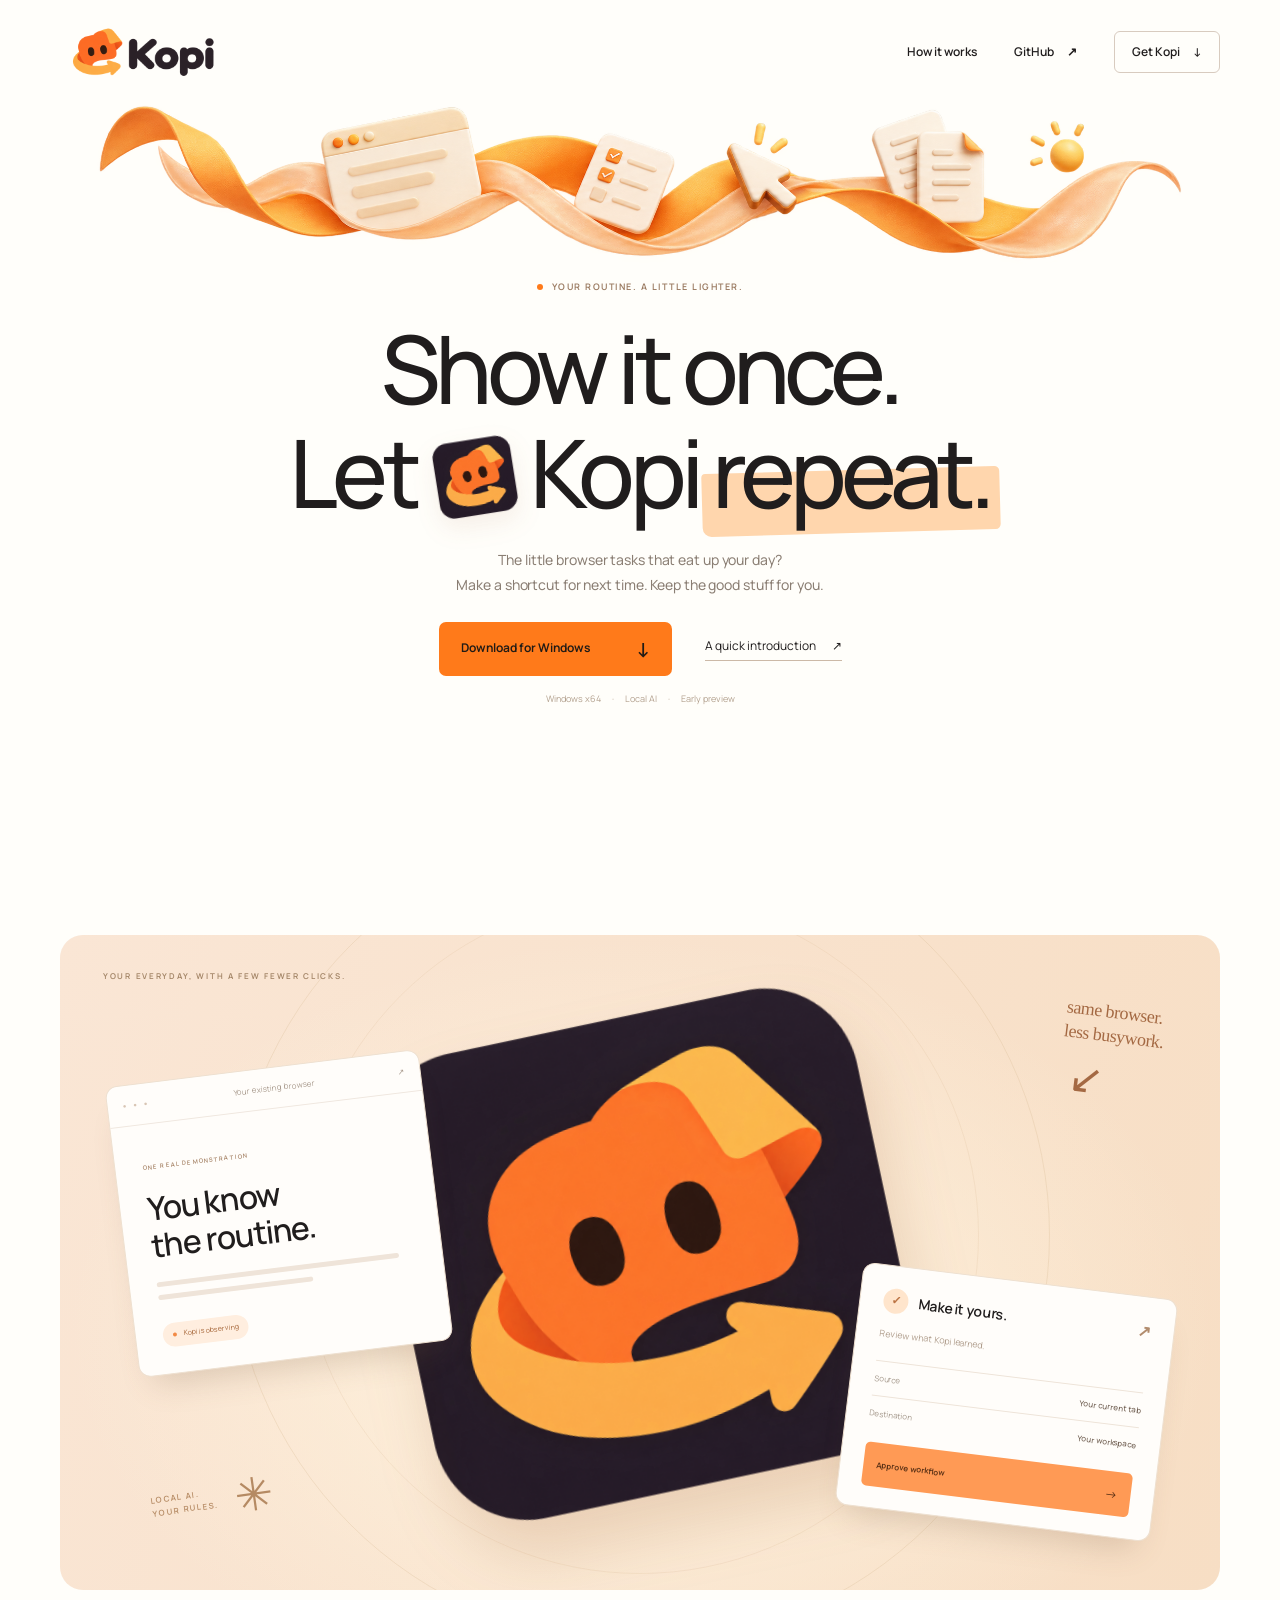
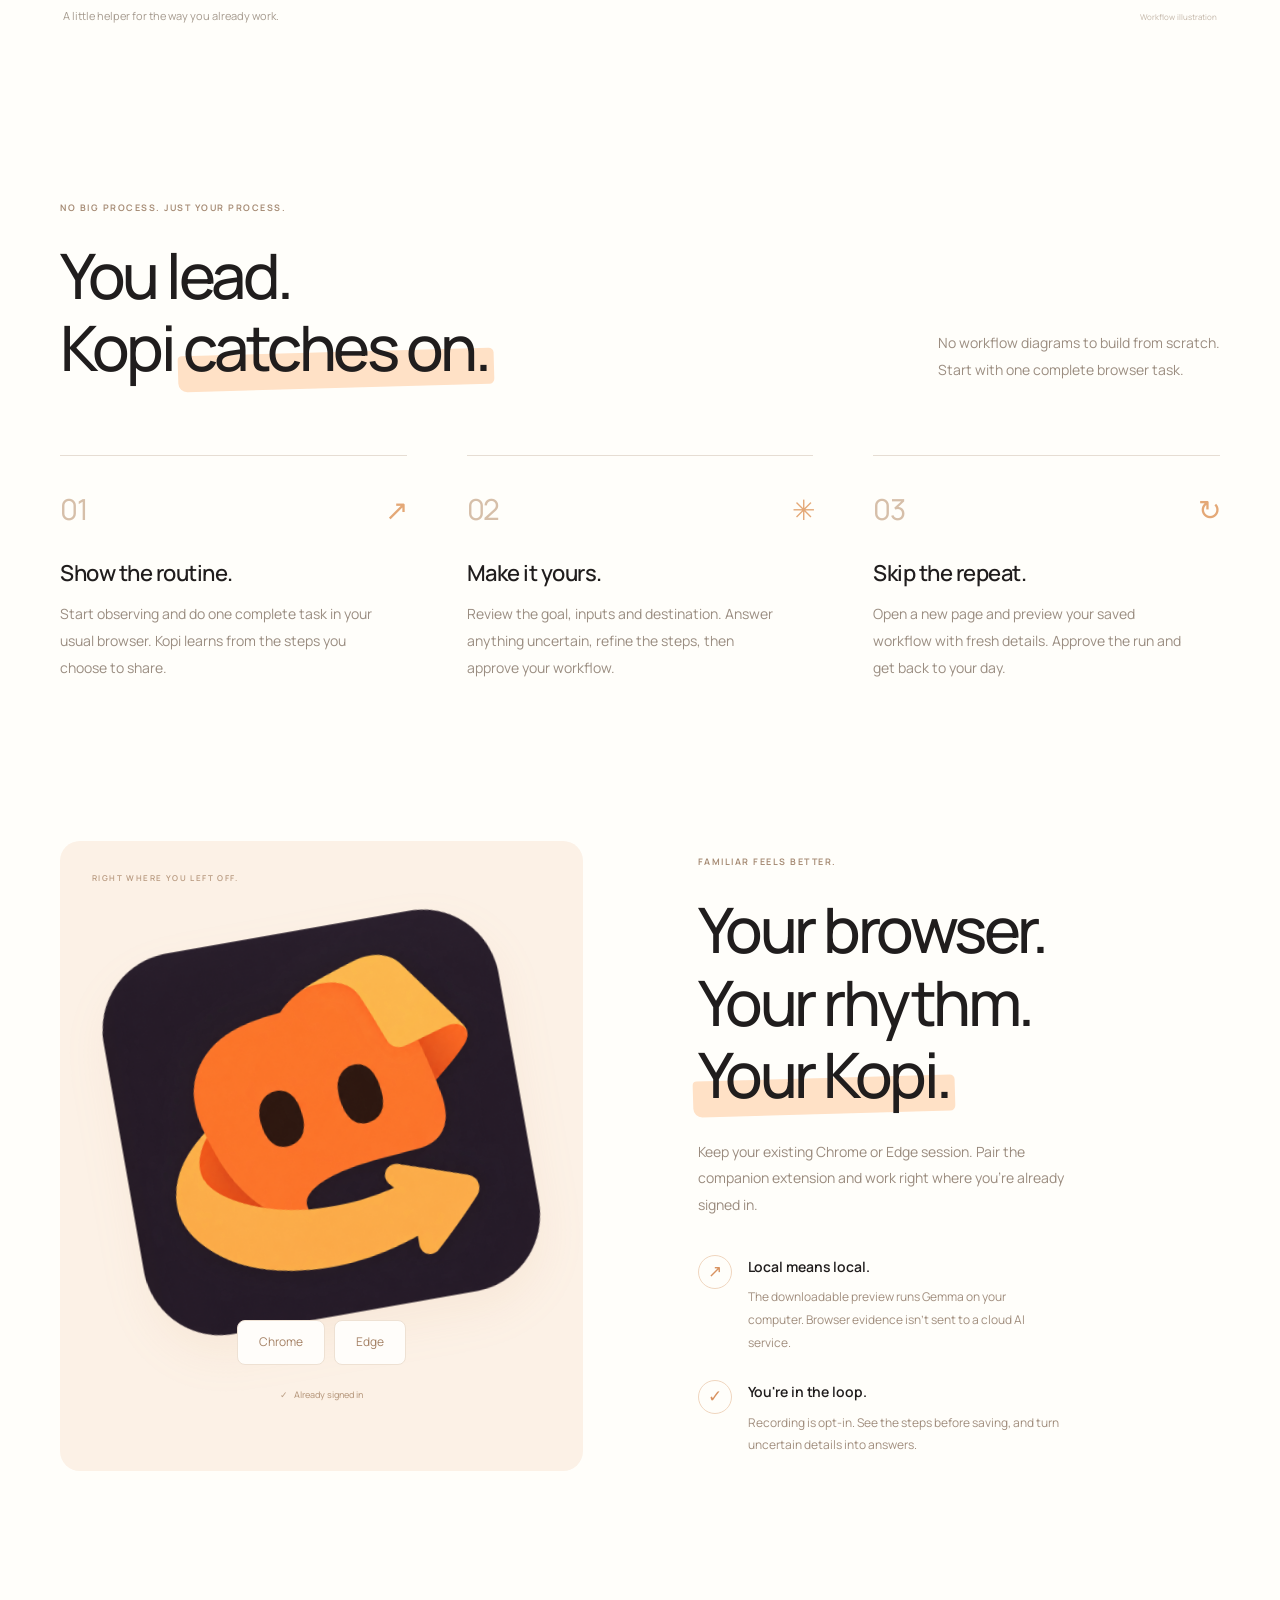
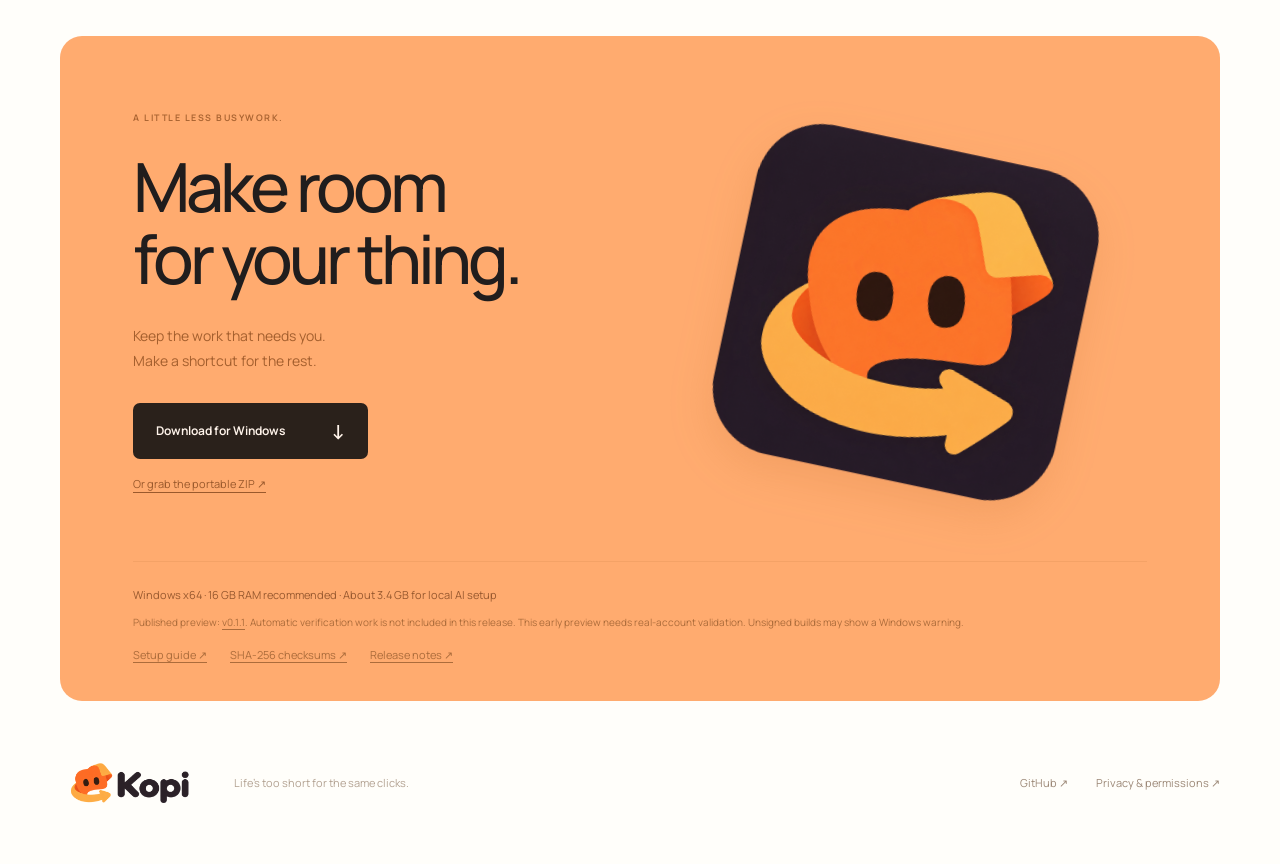
==== commit f82087c4: "Add illustrated hero wave, fit hero to viewport and publish screenshot" ====
--- a/site/index.html
+++ b/site/index.html
@@ -10,6 +10,7 @@
 <a class="skip-link" href="#main">Skip to content</a>
 <header class="site-header wrap"><a class="wordmark" href="#" aria-label="Kopi home"><img src="assets/kopi-wordmark.png" alt="Kopi" width="166" height="62"></a><nav aria-label="Main navigation"><a href="#how-it-works">How it works</a><a href="https://github.com/MLouchini/Kopi">GitHub <span aria-hidden="true">↗</span></a><a class="nav-download" href="#download">Get Kopi <span aria-hidden="true">↓</span></a></nav></header>
 <main id="main">
+<div class="hero-wave" aria-hidden="true"><img src="assets/hero-wave.png" alt="" width="1920" height="220" fetchpriority="high"></div>
 <section class="hero wrap" aria-labelledby="hero-title">
 <div class="hero-eyebrow"><span></span> YOUR ROUTINE. A LITTLE LIGHTER.</div>
 <h1 id="hero-title">Show it once.<br>Let <img class="inline-logo" src="assets/kopi-logo.png" alt="" width="116" height="116"> Kopi <mark>repeat.</mark></h1>
--- a/site/style.css
+++ b/site/style.css
@@ -8,4 +8,8 @@
 .download-section{padding-bottom:0}.download-panel{position:relative;display:grid;grid-template-columns:1fr 1fr;gap:50px;background:#ffab6f;border-radius:22px;padding:75px 73px 35px;overflow:hidden}.download-panel .eyebrow{color:#a96331}.download-panel h2{font-size:clamp(48px,5.3vw,77px);line-height:1.07;letter-spacing:-4px;font-weight:500;margin:0 0 28px}.download-panel>div:first-child>p:not(.eyebrow){color:#a45f2e;font-size:14px;line-height:1.8;margin:0 0 30px}.button-dark{background:#2a211b;color:#fff4eb;min-height:56px}.button-dark:hover{background:#433023}.portable-link{display:block;width:fit-content;margin-top:16px;font-size:11px;color:#9a592c;text-decoration:underline;text-underline-offset:4px}.download-panel>img{position:relative;align-self:center;justify-self:center;width:400px;height:400px;object-fit:contain;transform:rotate(12deg);filter:drop-shadow(0 16px 20px #b9642429)}.download-details{grid-column:1/-1;border-top:1px solid #db8b514d;padding-top:23px;font-size:10px;line-height:1.9;color:#ac6c3b}.download-details p{max-width:850px;margin:0 0 7px}.download-details p:first-child{font-size:11px;color:#98592f}.download-details a{text-decoration:underline;text-underline-offset:3px}.download-details>div{display:flex;gap:23px;margin-top:13px;font-size:11px}.site-footer{padding-top:56px;padding-bottom:55px;display:flex;align-items:center;gap:35px}.site-footer>p{font-size:11px;color:#b3a292}.site-footer>div{margin-left:auto;display:flex;gap:28px;font-size:11px;color:#9c8877}
 @media(max-width:1000px){.wrap{width:calc(100% - 70px)}.site-header{height:110px}.hero{padding-top:65px}h1{font-size:88px;letter-spacing:-5px}.inline-logo{width:89px;height:89px;margin-top:-11px}.scene-section{margin-top:115px}.scene{height:570px}.scene-logo{width:480px;height:480px;top:40px;left:calc(50% - 240px)}.source-paper{width:260px;left:35px;top:110px}.paper-body{padding:20px}.paper-body h2{font-size:28px}.workflow-paper{width:270px;right:31px;bottom:50px;padding:18px}.scene-note{right:35px;font-size:14px}.scene-stamp{left:55px;bottom:48px}.how-section{padding:120px 0}.section-heading h2,.browser-copy h2{font-size:53px;letter-spacing:-2.7px}.section-heading>p:last-child{font-size:12px}.steps{gap:35px;margin-top:55px}.steps p{font-size:13px}.browser-section{gap:65px;padding-bottom:120px}.browser-art{min-height:560px}.browser-art>img{width:390px;height:390px;top:80px}.browser-tabs{left:20px;right:20px;bottom:57px}.browser-copy>p:not(.eyebrow){font-size:13px}.download-panel{padding:55px 50px 30px;gap:35px}.download-panel h2{font-size:60px}.download-panel>img{width:320px;height:320px}}
 @media(max-width:650px){.wrap{width:calc(100% - 40px)}.site-header{height:94px}.wordmark img{width:129px;height:49px}.site-header nav{gap:20px;font-size:10px}.site-header nav>a:first-child{display:none}.nav-download{padding:8px 12px}.site-header nav a>span{margin-left:5px}.hero{padding-top:67px}.hero-eyebrow{font-size:7px;letter-spacing:1.1px;margin-bottom:30px}h1{font-size:clamp(43px,10vw,65px);letter-spacing:-2.9px;line-height:1.2}.inline-logo{width:51px;height:51px;margin:-8px -3px 0 0}mark:after{inset:51% -4px 2px}.hero-intro{font-size:12px;line-height:1.9;max-width:310px;margin:28px auto}.hero-intro br{display:none}.hero-actions{flex-direction:column;gap:19px}.button{font-size:11px;min-height:53px;padding:14px 20px;gap:33px}.quiet-link{font-size:10px}.hero-footnote{font-size:8px;margin-top:24px;gap:9px}.scene-section{margin-top:88px}.scene{height:535px;border-radius:14px}.scene-label{top:19px;left:20px;font-size:6px;letter-spacing:1.2px;max-width:190px}.scene-orbit{width:600px;height:600px;left:calc(50% - 300px);top:-10px}.scene-logo{width:345px;height:345px;left:calc(50% - 171px);top:75px;transform:rotate(-12deg)}.scene-note{right:20px;top:56px;font-size:10px}.scene-note>span{font-size:27px;margin-top:7px}.source-paper{width:190px;left:-13px;top:93px}.paper-top{padding:9px 10px;font-size:6px;gap:6px}.paper-dots{font-size:4px;letter-spacing:1px}.paper-body{padding:15px 16px}.paper-label{font-size:5px;letter-spacing:.7px}.paper-body h2{font-size:23px;margin:11px 0 15px}.source-line{height:4px}.recording-pill{font-size:6px;padding:5px 7px;margin-top:15px}.workflow-paper{width:220px;right:-12px;bottom:40px;padding:16px}.workflow-heading{font-size:11px;gap:7px}.small-check{width:20px;height:20px;font-size:9px}.workflow-heading>span:last-child{font-size:12px}.workflow-paper>p{font-size:7px;margin:10px 0 13px}.workflow-row{font-size:7px;padding:8px 0}.mock-approve{font-size:7px;padding:9px 10px;margin-top:8px}.scene-stamp{left:23px;bottom:45px;font-size:6px;letter-spacing:1px;gap:8px}.scene-stamp span{font-size:31px}.scene-caption{align-items:flex-start;gap:20px;font-size:9px;line-height:1.6;margin-top:16px}.scene-caption>span{font-size:6px;white-space:nowrap;margin-top:3px}.how-section{padding:104px 0 90px}.eyebrow{font-size:7px;letter-spacing:1.2px;margin-bottom:20px}.section-heading h2,.browser-copy h2{font-size:43px;letter-spacing:-2px;line-height:1.18}.section-heading>p:last-child{position:static;font-size:12px;margin-top:24px;line-height:1.9}.steps{grid-template-columns:1fr;gap:33px;margin-top:41px}.steps article{padding-top:20px}.step-number{font-size:25px}.step-number>span{font-size:25px}.steps h3{font-size:21px;margin:21px 0 12px}.steps p{max-width:310px;font-size:13px}.browser-section{grid-template-columns:1fr;gap:47px;padding-bottom:95px}.browser-art{min-height:435px;border-radius:14px}.browser-art-label{font-size:6px;left:23px;top:22px}.browser-art>img{width:340px;height:340px;top:35px}.browser-tabs{bottom:40px;gap:8px}.browser-tabs>span{padding:8px 17px;font-size:10px}.browser-tabs>b{font-size:7px;margin-top:9px}.browser-copy>p:not(.eyebrow){font-size:13px;max-width:310px;margin:24px 0 30px}.promise{gap:13px;margin-top:24px}.promise h3{font-size:13px}.promise p{font-size:12px}.promise>span{width:30px;height:30px;font-size:15px}.download-section{width:calc(100% - 24px)}.download-panel{grid-template-columns:1fr;padding:39px 27px 26px;gap:0;border-radius:15px}.download-panel .eyebrow{font-size:6px}.download-panel h2{font-size:52px;letter-spacing:-2.9px;margin-bottom:23px}.download-panel>div:first-child>p:not(.eyebrow){font-size:12px;margin-bottom:25px}.button-dark{font-size:11px}.portable-link{font-size:10px}.download-panel>img{position:absolute;width:145px;height:145px;right:-27px;top:159px;opacity:.65;transform:rotate(17deg);pointer-events:none}.download-details{margin-top:35px;padding-top:20px;font-size:9px;line-height:1.9}.download-details p:first-child{font-size:9px}.download-details>div{gap:10px 20px;flex-wrap:wrap;font-size:10px}.site-footer{flex-wrap:wrap;gap:14px 20px;padding:33px 0 37px}.site-footer .wordmark img{width:115px;height:44px}.site-footer>p{font-size:9px;margin-left:auto;max-width:140px;text-align:right}.site-footer>div{width:100%;justify-content:space-between;margin-left:0;font-size:10px}}
-@media(prefers-reduced-motion:reduce){html{scroll-behavior:auto}*,*:before,*:after{transition:none!important;animation:none!important}}+@media(prefers-reduced-motion:reduce){html{scroll-behavior:auto}*,*:before,*:after{transition:none!important;animation:none!important}}
+.hero-wave{position:relative;width:100%;height:168px;margin:-10px auto -27px;pointer-events:none;overflow:hidden}.hero-wave img{display:block;width:100%;height:100%;object-fit:cover;object-position:center}.hero{padding-top:36px}@media(max-width:650px){.hero-wave{height:110px;margin:0 auto -16px}.hero{padding-top:31px}}
+
+/* The wave, title and download action fit together in the first desktop viewport. */
+@media(min-width:651px){.site-header{height:104px}.hero-wave{height:160px;margin:0}.hero-wave img{position:absolute;width:min(1100px,100%);height:auto;max-width:none;left:50%;top:50%;transform:translate(-50%,-50%);object-fit:contain}.hero{min-height:calc(100svh - 264px);padding-top:15px;padding-bottom:25px;display:flex;flex-direction:column;align-items:center;justify-content:flex-start}.hero-eyebrow{margin-bottom:22px;font-size:9px}h1{font-size:clamp(70px,10.5svh,108px);line-height:1.1;letter-spacing:-5.8px}.inline-logo{width:clamp(75px,10svh,104px);height:clamp(75px,10svh,104px);margin-top:-12px}.hero-intro{font-size:14px;line-height:1.8;margin:23px auto 24px}.hero-actions .button{min-height:54px;padding:14px 22px}.hero-footnote{font-size:9px;margin-top:15px}.scene-section{margin-top:35px}}
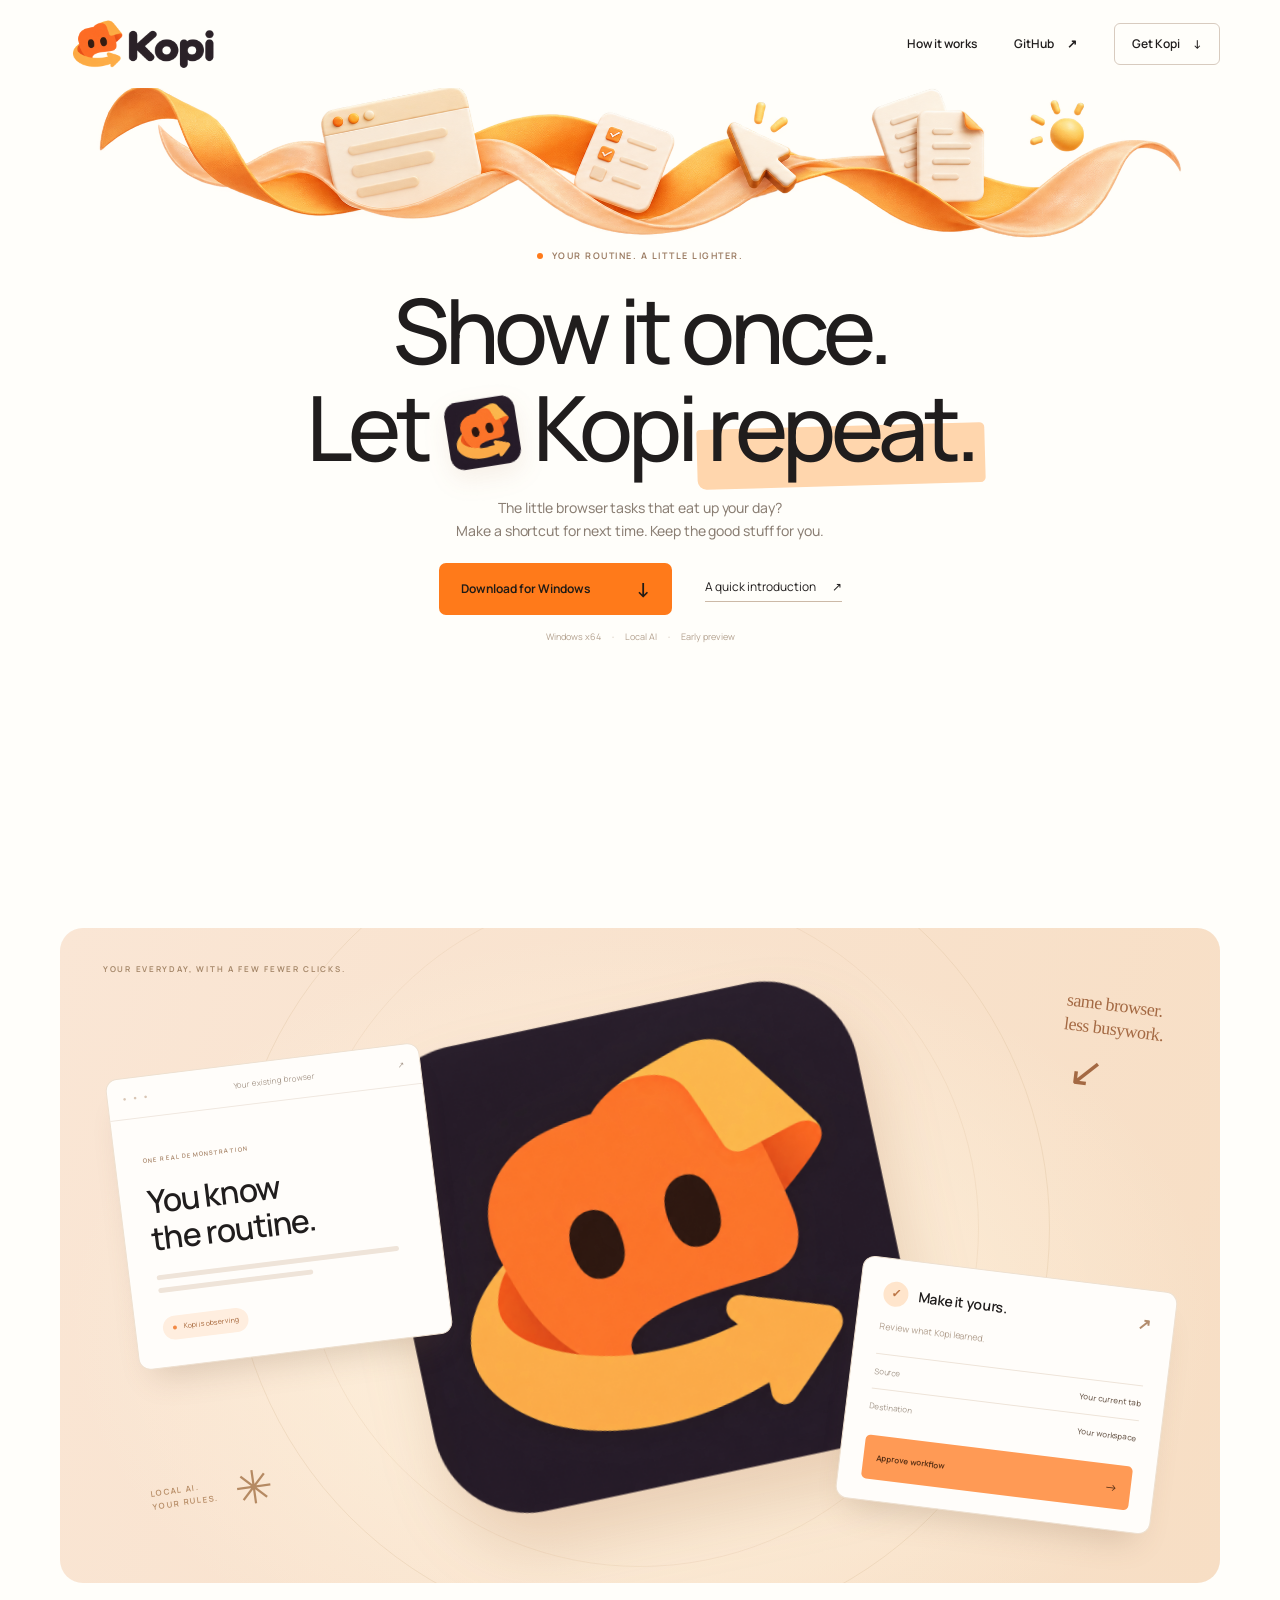
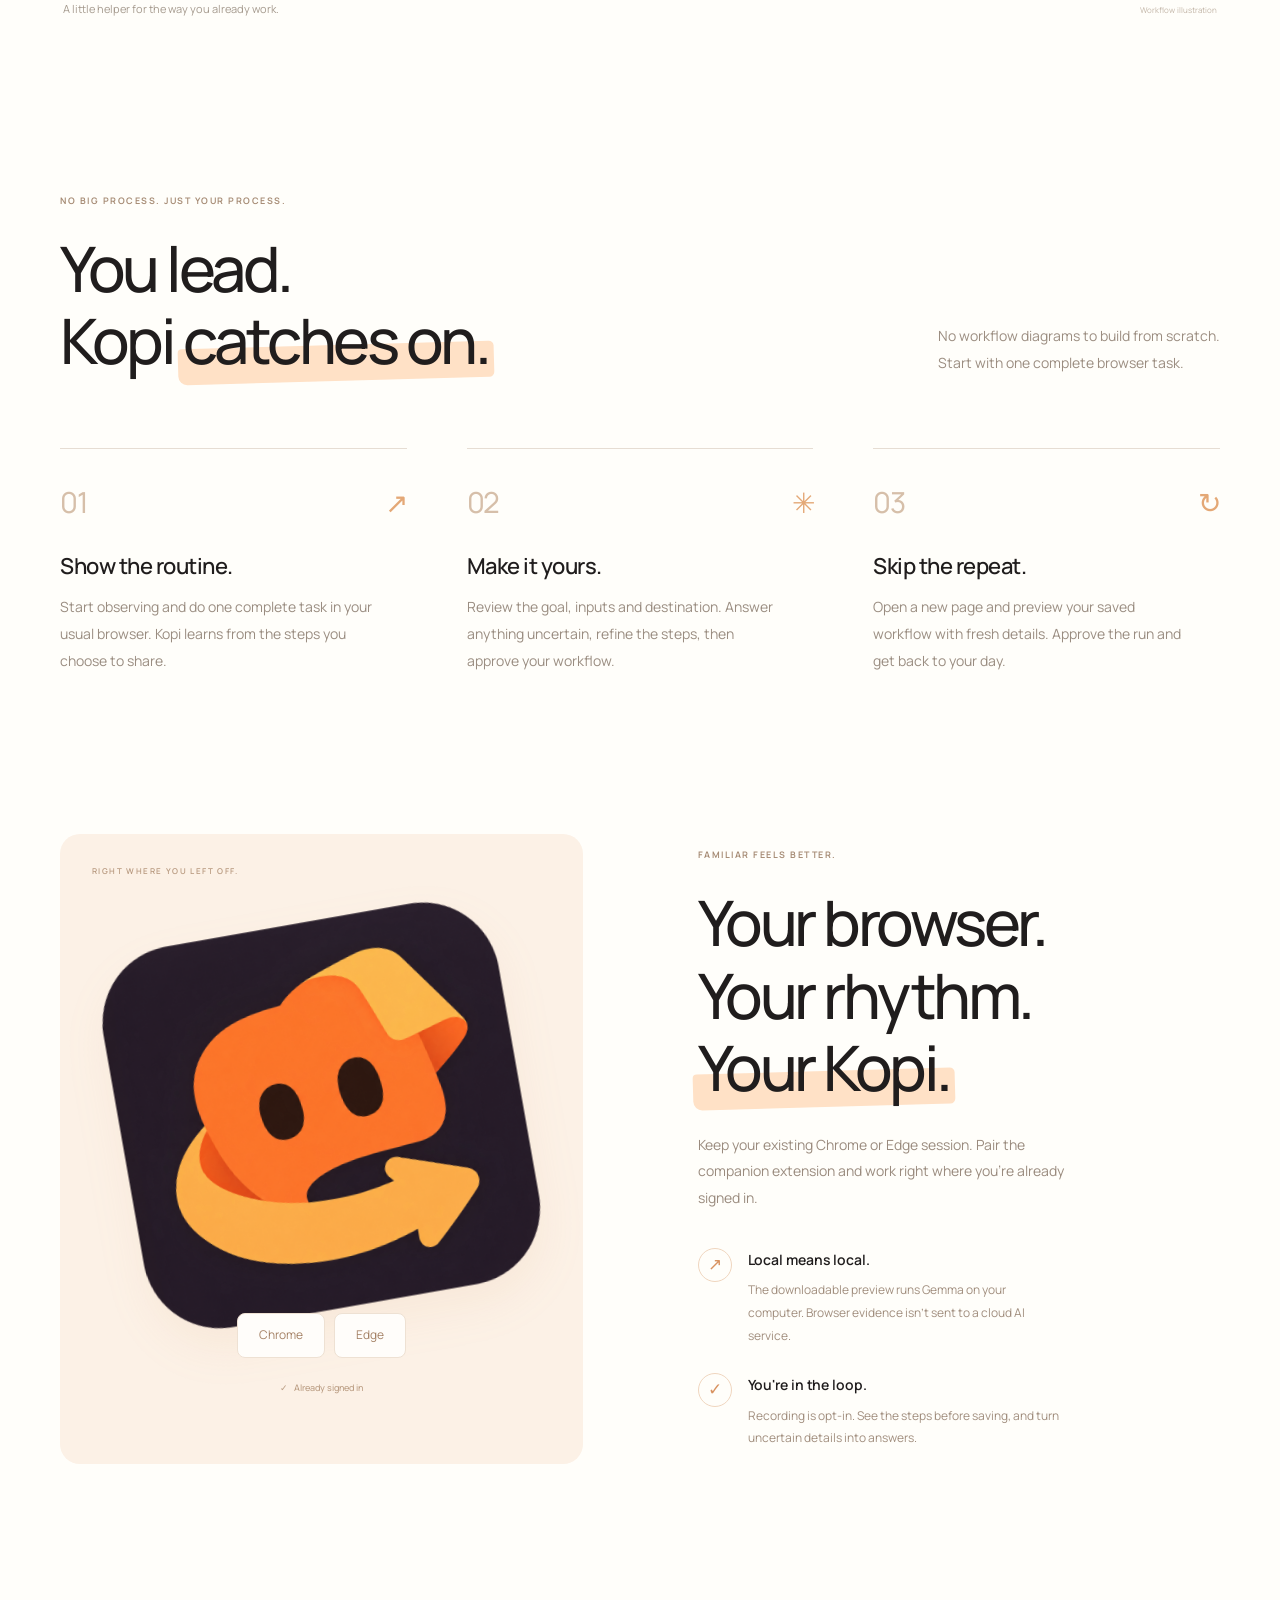
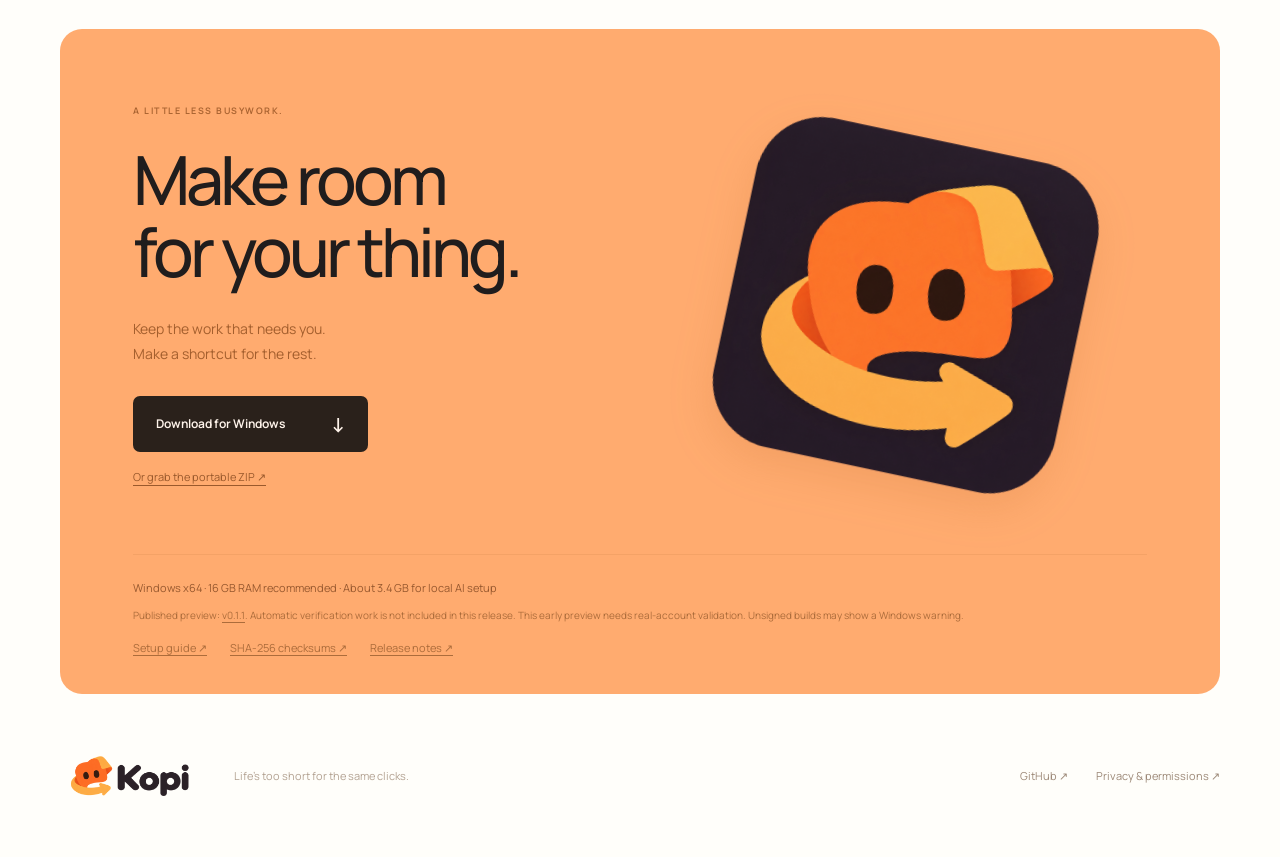
==== commit 06d36838: "Prevent cached hero styles and keep download button above fold" ====
--- a/site/index.html
+++ b/site/index.html
@@ -4,13 +4,13 @@
 <meta charset="utf-8"><meta name="viewport" content="width=device-width, initial-scale=1"><meta name="theme-color" content="#FFFEFA">
 <meta name="description" content="Show Kopi a browser routine once. Make a reusable workflow with local AI, in the browser you're already signed into.">
 <title>Kopi — Show it once. Let Kopi repeat.</title>
-<link rel="icon" href="assets/kopi-logo.png"><link rel="preconnect" href="https://fonts.googleapis.com"><link rel="preconnect" href="https://fonts.gstatic.com" crossorigin><link href="https://fonts.googleapis.com/css2?family=Manrope:wght@400;500;600;700;800&display=swap" rel="stylesheet"><link rel="stylesheet" href="style.css">
+<link rel="icon" href="assets/kopi-logo.png"><link rel="preconnect" href="https://fonts.googleapis.com"><link rel="preconnect" href="https://fonts.gstatic.com" crossorigin><link href="https://fonts.googleapis.com/css2?family=Manrope:wght@400;500;600;700;800&display=swap" rel="stylesheet"><link rel="stylesheet" href="style.css?v=hero-fit-20261024-2">
 </head>
 <body>
 <a class="skip-link" href="#main">Skip to content</a>
 <header class="site-header wrap"><a class="wordmark" href="#" aria-label="Kopi home"><img src="assets/kopi-wordmark.png" alt="Kopi" width="166" height="62"></a><nav aria-label="Main navigation"><a href="#how-it-works">How it works</a><a href="https://github.com/MLouchini/Kopi">GitHub <span aria-hidden="true">↗</span></a><a class="nav-download" href="#download">Get Kopi <span aria-hidden="true">↓</span></a></nav></header>
 <main id="main">
-<div class="hero-wave" aria-hidden="true"><img src="assets/hero-wave.png" alt="" width="1920" height="220" fetchpriority="high"></div>
+<div class="hero-wave" aria-hidden="true"><img src="assets/hero-wave.png" alt="" width="2048" height="680" fetchpriority="high"></div>
 <section class="hero wrap" aria-labelledby="hero-title">
 <div class="hero-eyebrow"><span></span> YOUR ROUTINE. A LITTLE LIGHTER.</div>
 <h1 id="hero-title">Show it once.<br>Let <img class="inline-logo" src="assets/kopi-logo.png" alt="" width="116" height="116"> Kopi <mark>repeat.</mark></h1>
@@ -31,3 +31,4 @@
 <footer class="site-footer wrap"><a class="wordmark" href="#" aria-label="Kopi home"><img src="assets/kopi-wordmark.png" alt="Kopi" width="139" height="52" loading="lazy"></a><p>Life's too short for the same clicks.</p><div><a href="https://github.com/MLouchini/Kopi">GitHub ↗</a><a href="https://github.com/MLouchini/Kopi/blob/main/docs/privacy.md">Privacy &amp; permissions ↗</a></div></footer>
 </body>
 </html>
+
--- a/site/style.css
+++ b/site/style.css
@@ -11,5 +11,17 @@
 @media(prefers-reduced-motion:reduce){html{scroll-behavior:auto}*,*:before,*:after{transition:none!important;animation:none!important}}
 .hero-wave{position:relative;width:100%;height:168px;margin:-10px auto -27px;pointer-events:none;overflow:hidden}.hero-wave img{display:block;width:100%;height:100%;object-fit:cover;object-position:center}.hero{padding-top:36px}@media(max-width:650px){.hero-wave{height:110px;margin:0 auto -16px}.hero{padding-top:31px}}
 
-/* The wave, title and download action fit together in the first desktop viewport. */
-@media(min-width:651px){.site-header{height:104px}.hero-wave{height:160px;margin:0}.hero-wave img{position:absolute;width:min(1100px,100%);height:auto;max-width:none;left:50%;top:50%;transform:translate(-50%,-50%);object-fit:contain}.hero{min-height:calc(100svh - 264px);padding-top:15px;padding-bottom:25px;display:flex;flex-direction:column;align-items:center;justify-content:flex-start}.hero-eyebrow{margin-bottom:22px;font-size:9px}h1{font-size:clamp(70px,10.5svh,108px);line-height:1.1;letter-spacing:-5.8px}.inline-logo{width:clamp(75px,10svh,104px);height:clamp(75px,10svh,104px);margin-top:-12px}.hero-intro{font-size:14px;line-height:1.8;margin:23px auto 24px}.hero-actions .button{min-height:54px;padding:14px 22px}.hero-footnote{font-size:9px;margin-top:15px}.scene-section{margin-top:35px}}+/* Keep the complete desktop hero and download action inside the first viewport. */
+@media(min-width:651px){
+.site-header{height:88px}
+.hero-wave{height:150px;margin:0;overflow:hidden}
+.hero-wave img{position:absolute;width:min(1100px,calc(100vw - 48px));height:auto;max-width:none;left:50%;top:50%;transform:translate(-50%,-50%);object-fit:contain}
+.hero{min-height:calc(100vh - 238px);padding-top:10px;padding-bottom:24px;display:flex;flex-direction:column;align-items:center;justify-content:flex-start}
+.hero-eyebrow{margin-bottom:18px;font-size:9px}
+h1{font-size:clamp(60px,10vh,100px);line-height:1.08;letter-spacing:-5px}
+.inline-logo{width:clamp(64px,9vh,96px);height:clamp(64px,9vh,96px);margin-top:-10px}
+.hero-intro{font-size:14px;line-height:1.7;margin:20px auto}
+.hero-actions .button{min-height:52px;padding:13px 22px}
+.hero-footnote{font-size:9px;margin-top:14px}
+.scene-section{margin-top:28px}
+}
